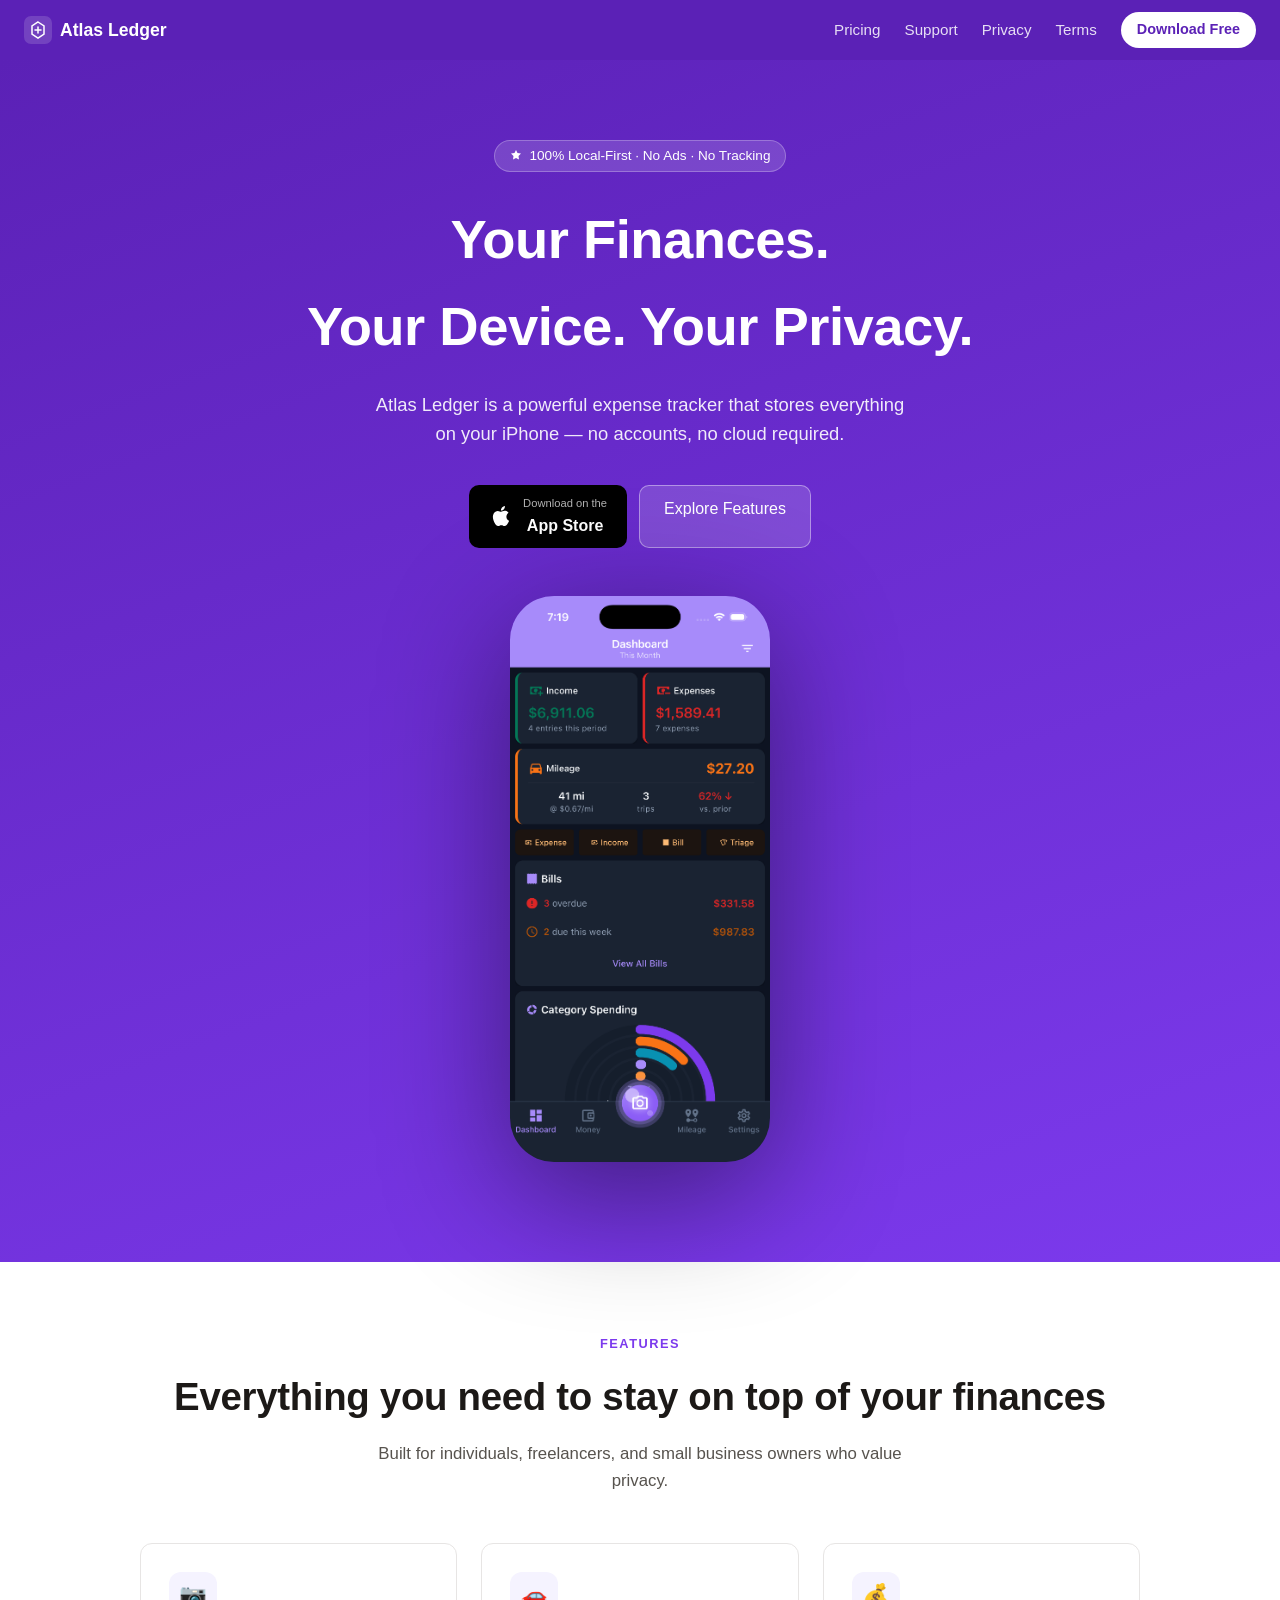
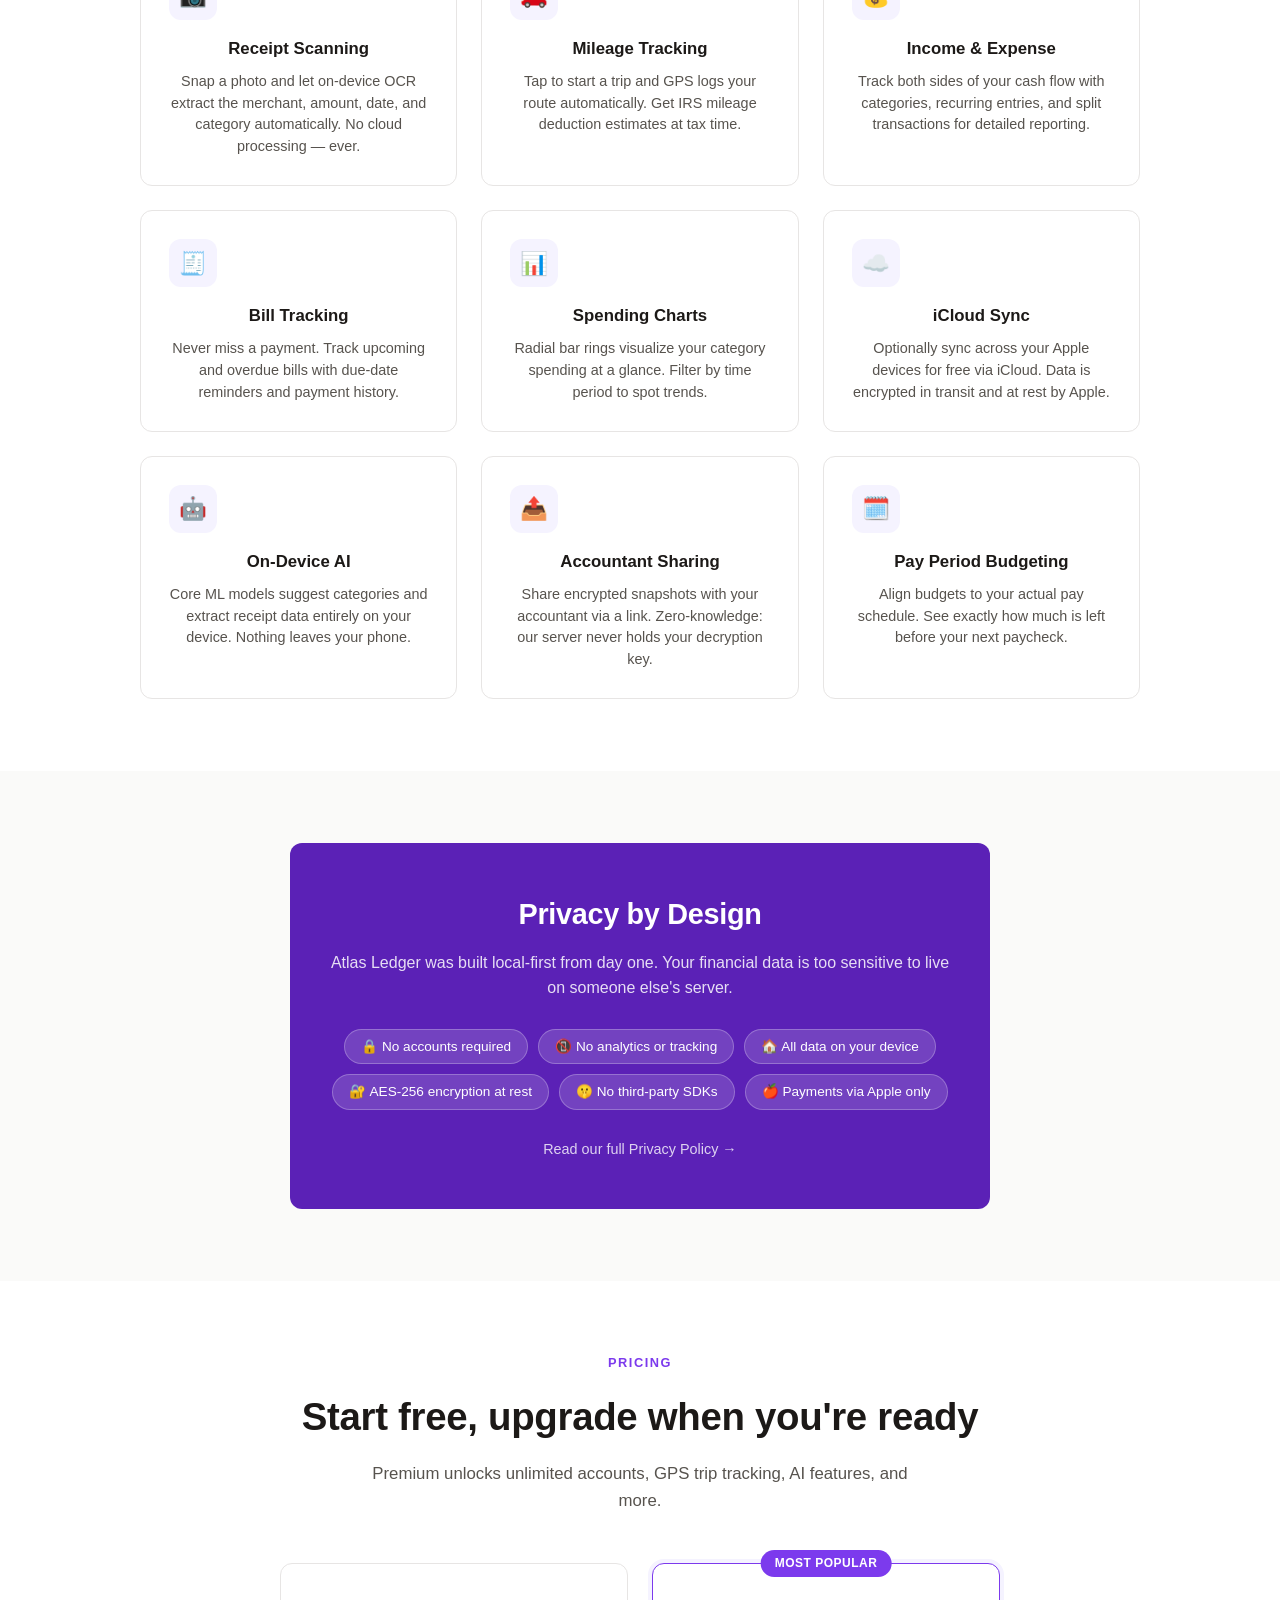
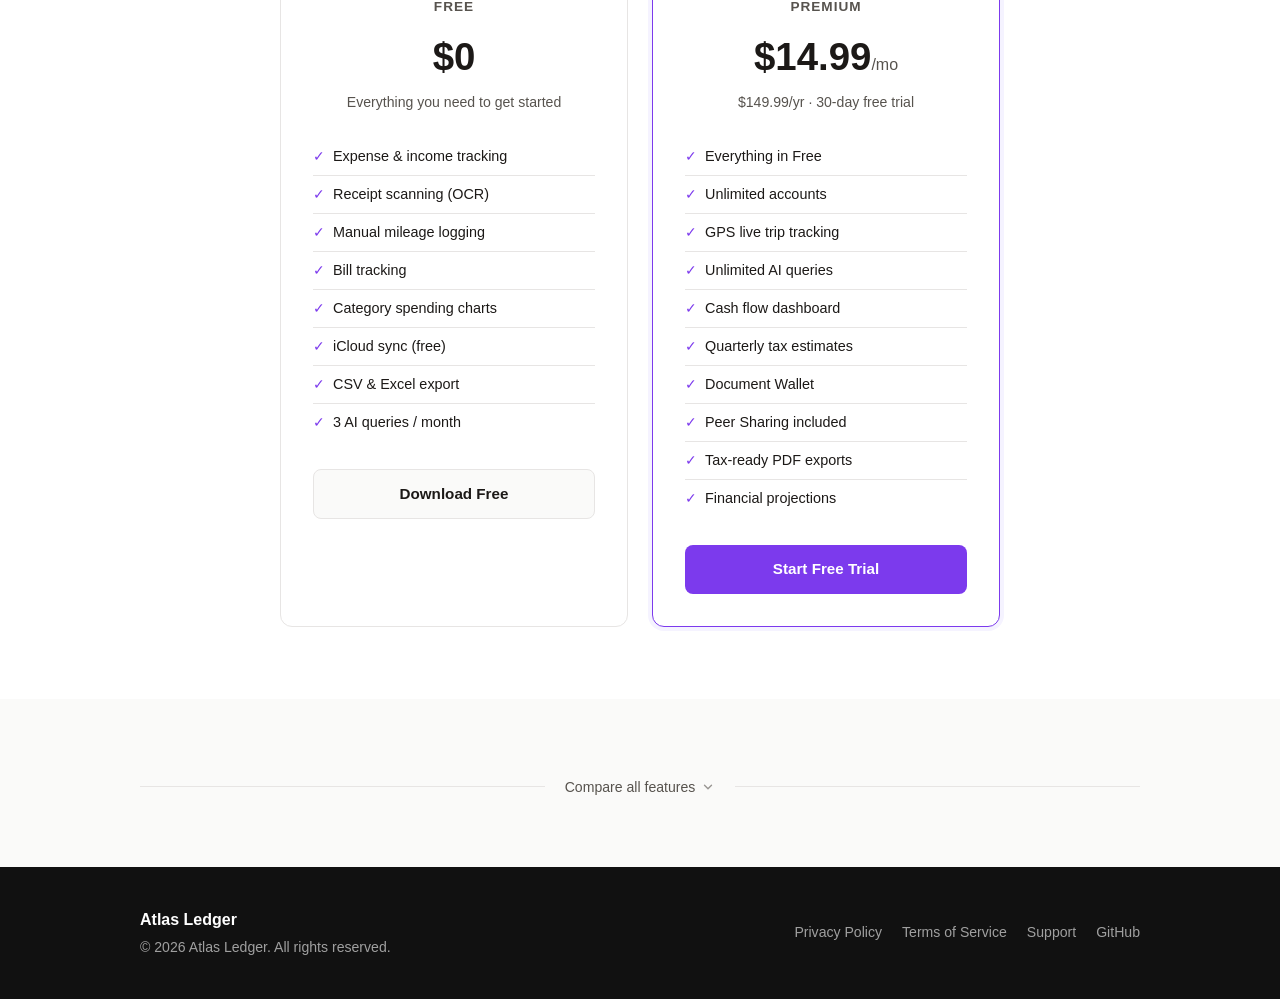
==== index.html @ 2b9f54ae "fix: unify nav across all pages (Pricing · Support · Privacy · Terms · Download Free) Co-Authored-By" ====
<!DOCTYPE html>
<html lang="en">
<head>
  <meta charset="UTF-8">
  <meta name="viewport" content="width=device-width, initial-scale=1.0">
  <title>Atlas Ledger — Local-First Expense Tracker for iOS</title>
  <meta name="description" content="Track expenses, mileage, and income privately on your iPhone. All data stays on your device. No accounts. No ads.">
  <link rel="stylesheet" href="style.css">
</head>
<body>

<!-- NAV -->
<nav class="nav">
  <a href="index.html" class="nav-logo">
    <svg width="28" height="28" viewBox="0 0 28 28" fill="none">
      <rect width="28" height="28" rx="7" fill="white" fill-opacity=".15"/>
      <path d="M14 6L20 10V18L14 22L8 18V10L14 6Z" stroke="white" stroke-width="1.5" fill="none"/>
      <path d="M11 14h6M14 11v6" stroke="white" stroke-width="1.5" stroke-linecap="round"/>
    </svg>
    Atlas Ledger
  </a>
  <div class="nav-links">
    <a href="#pricing">Pricing</a>
    <a href="support/index.html">Support</a>
    <a href="privacy/index.html">Privacy</a>
    <a href="terms/index.html">Terms</a>
    <a href="#download" class="nav-cta">Download Free</a>
  </div>
</nav>

<!-- HERO -->
<section class="hero">
  <div class="hero-badge">
    <svg width="14" height="14" viewBox="0 0 14 14" fill="none"><path d="M7 1l1.5 3 3.5.5-2.5 2.5.5 3.5L7 9 4 10.5l.5-3.5L2 4.5l3.5-.5L7 1z" fill="white"/></svg>
    100% Local-First · No Ads · No Tracking
  </div>
  <h1>Your Finances.<br>Your Device. Your Privacy.</h1>
  <p>Atlas Ledger is a powerful expense tracker that stores everything on your iPhone — no accounts, no cloud required.</p>
  <div class="hero-actions">
    <a href="#download" class="btn-appstore" id="download">
      <svg width="24" height="24" viewBox="0 0 24 24" fill="white"><path d="M18.71 19.5C17.88 20.74 17 21.95 15.66 21.97C14.32 22 13.89 21.18 12.37 21.18C10.84 21.18 10.37 21.95 9.1 22C7.78 22.05 6.8 20.68 5.96 19.47C4.25 17 2.94 12.45 4.7 9.39C5.57 7.87 7.13 6.91 8.82 6.88C10.1 6.86 11.32 7.75 12.11 7.75C12.89 7.75 14.37 6.68 15.92 6.84C16.57 6.87 18.39 7.1 19.56 8.82C19.47 8.88 17.39 10.1 17.41 12.63C17.44 15.65 20.06 16.66 20.09 16.67C20.06 16.74 19.67 18.11 18.71 19.5M13 3.5C13.73 2.67 14.94 2.04 15.94 2C16.07 3.17 15.6 4.35 14.9 5.19C14.21 6.04 13.07 6.7 11.95 6.61C11.8 5.46 12.36 4.26 13 3.5Z"/></svg>
      <span>
        <span class="btn-appstore-sub">Download on the</span>
        App Store
      </span>
    </a>
    <a href="#features" class="btn-learn">Explore Features</a>
  </div>

  <!-- Phone mockup -->
  <div class="phone-wrap">
    <img src="images/dashboard-screenshot.png" alt="Atlas Ledger dashboard showing income, expenses, mileage tracking and spending chart" class="phone-screenshot">
  </div>
</section>

<!-- FEATURES -->
<section class="section section-center" id="features">
  <div class="container">
    <div class="section-eyebrow">Features</div>
    <h2>Everything you need to stay on top of your finances</h2>
    <p class="section-sub">Built for individuals, freelancers, and small business owners who value privacy.</p>
    <div class="features">
      <div class="feature-card">
        <div class="feature-icon">📷</div>
        <h3>Receipt Scanning</h3>
        <p>Snap a photo and let on-device OCR extract the merchant, amount, date, and category automatically. No cloud processing — ever.</p>
      </div>
      <div class="feature-card">
        <div class="feature-icon">🚗</div>
        <h3>Mileage Tracking</h3>
        <p>Tap to start a trip and GPS logs your route automatically. Get IRS mileage deduction estimates at tax time.</p>
      </div>
      <div class="feature-card">
        <div class="feature-icon">💰</div>
        <h3>Income & Expense</h3>
        <p>Track both sides of your cash flow with categories, recurring entries, and split transactions for detailed reporting.</p>
      </div>
      <div class="feature-card">
        <div class="feature-icon">🧾</div>
        <h3>Bill Tracking</h3>
        <p>Never miss a payment. Track upcoming and overdue bills with due-date reminders and payment history.</p>
      </div>
      <div class="feature-card">
        <div class="feature-icon">📊</div>
        <h3>Spending Charts</h3>
        <p>Radial bar rings visualize your category spending at a glance. Filter by time period to spot trends.</p>
      </div>
      <div class="feature-card">
        <div class="feature-icon">☁️</div>
        <h3>iCloud Sync</h3>
        <p>Optionally sync across your Apple devices for free via iCloud. Data is encrypted in transit and at rest by Apple.</p>
      </div>
      <div class="feature-card">
        <div class="feature-icon">🤖</div>
        <h3>On-Device AI</h3>
        <p>Core ML models suggest categories and extract receipt data entirely on your device. Nothing leaves your phone.</p>
      </div>
      <div class="feature-card">
        <div class="feature-icon">📤</div>
        <h3>Accountant Sharing</h3>
        <p>Share encrypted snapshots with your accountant via a link. Zero-knowledge: our server never holds your decryption key.</p>
      </div>
      <div class="feature-card">
        <div class="feature-icon">🗓️</div>
        <h3>Pay Period Budgeting</h3>
        <p>Align budgets to your actual pay schedule. See exactly how much is left before your next paycheck.</p>
      </div>
    </div>
  </div>
</section>

<!-- PRIVACY CALLOUT -->
<section class="section section-alt">
  <div class="container">
    <div class="privacy-callout">
      <h2>Privacy by Design</h2>
      <p>Atlas Ledger was built local-first from day one. Your financial data is too sensitive to live on someone else's server.</p>
      <div class="privacy-pills">
        <span class="privacy-pill">🔒 No accounts required</span>
        <span class="privacy-pill">📵 No analytics or tracking</span>
        <span class="privacy-pill">🏠 All data on your device</span>
        <span class="privacy-pill">🔐 AES-256 encryption at rest</span>
        <span class="privacy-pill">🤫 No third-party SDKs</span>
        <span class="privacy-pill">🍎 Payments via Apple only</span>
      </div>
      <br>
      <a href="privacy/index.html" style="color:rgba(255,255,255,.8);font-size:.9rem;">Read our full Privacy Policy →</a>
    </div>
  </div>
</section>

<!-- PRICING -->
<section class="section section-center" id="pricing">
  <div class="container">
    <div class="section-eyebrow">Pricing</div>
    <h2>Start free, upgrade when you're ready</h2>
    <p class="section-sub">Premium unlocks unlimited accounts, GPS trip tracking, AI features, and more.</p>
    <div class="pricing">
      <div class="plan">
        <div class="plan-name">Free</div>
        <div class="plan-price">$0</div>
        <div class="plan-desc">Everything you need to get started</div>
        <ul class="plan-features">
          <li><span class="check">✓</span> Expense &amp; income tracking</li>
          <li><span class="check">✓</span> Receipt scanning (OCR)</li>
          <li><span class="check">✓</span> Manual mileage logging</li>
          <li><span class="check">✓</span> Bill tracking</li>
          <li><span class="check">✓</span> Category spending charts</li>
          <li><span class="check">✓</span> iCloud sync (free)</li>
          <li><span class="check">✓</span> CSV &amp; Excel export</li>
          <li><span class="check">✓</span> 3 AI queries / month</li>
        </ul>
        <a href="#download" class="btn-plan btn-plan-secondary">Download Free</a>
      </div>
      <div class="plan featured">
        <div class="plan-badge">Most Popular</div>
        <div class="plan-name">Premium</div>
        <div class="plan-price">$14.99<span>/mo</span></div>
        <div class="plan-desc">$149.99/yr · 30-day free trial</div>
        <ul class="plan-features">
          <li><span class="check">✓</span> Everything in Free</li>
          <li><span class="check">✓</span> Unlimited accounts</li>
          <li><span class="check">✓</span> GPS live trip tracking</li>
          <li><span class="check">✓</span> Unlimited AI queries</li>
          <li><span class="check">✓</span> Cash flow dashboard</li>
          <li><span class="check">✓</span> Quarterly tax estimates</li>
          <li><span class="check">✓</span> Document Wallet</li>
          <li><span class="check">✓</span> Peer Sharing included</li>
          <li><span class="check">✓</span> Tax-ready PDF exports</li>
          <li><span class="check">✓</span> Financial projections</li>
        </ul>
        <a href="#download" class="btn-plan btn-plan-primary">Start Free Trial</a>
      </div>
    </div>
  </div>
</section>

<!-- COMPARE -->
<section class="section section-alt section-center" id="compare">
  <div class="container">
    <div class="compare-toggle-wrap">
      <button class="compare-toggle" id="compareToggle" onclick="toggleCompare()" aria-expanded="false" aria-controls="compareTable">
        <span id="compareToggleLabel">Compare all features</span>
        <svg id="compareChevron" width="14" height="14" viewBox="0 0 16 16" fill="none" style="transition:transform .25s;opacity:.6">
          <path d="M4 6l4 4 4-4" stroke="currentColor" stroke-width="1.6" stroke-linecap="round" stroke-linejoin="round"/>
        </svg>
      </button>
    </div>
    <div id="compareTable" style="display:none;margin-top:32px">
    <div class="compare-wrap">
      <table class="compare-table">
        <thead>
          <tr>
            <th>Feature</th>
            <th>Free</th>
            <th>⭐ Premium</th>
          </tr>
        </thead>
        <tbody>
          <!-- CORE TRACKING -->
          <tr class="group-header"><td colspan="3">Core Tracking</td></tr>
          <tr><td>Expense tracking</td><td><span class="ct-yes">✓</span></td><td><span class="ct-yes">✓</span></td></tr>
          <tr><td>Income entry</td><td><span class="ct-yes">✓</span></td><td><span class="ct-yes">✓</span></td></tr>
          <tr><td>Bill tracking &amp; due-date alerts</td><td><span class="ct-yes">✓</span></td><td><span class="ct-yes">✓</span></td></tr>
          <tr><td>Receipt scanning (on-device OCR)</td><td><span class="ct-yes">✓</span></td><td><span class="ct-yes">✓</span></td></tr>
          <tr><td>Custom categories &amp; tags</td><td><span class="ct-yes">✓</span></td><td><span class="ct-yes">✓</span></td></tr>
          <tr><td>Split transactions</td><td><span class="ct-no">—</span></td><td><span class="ct-yes">✓</span></td></tr>
          <tr><td>Recurring expense detection</td><td><span class="ct-no">—</span></td><td><span class="ct-yes">✓</span></td></tr>
          <tr><td>Number of accounts</td><td><span class="ct-partial">1 account</span></td><td><span class="ct-partial">Unlimited</span></td></tr>

          <!-- MILEAGE -->
          <tr class="group-header"><td colspan="3">Mileage</td></tr>
          <tr><td>Manual mileage entry</td><td><span class="ct-yes">✓</span></td><td><span class="ct-yes">✓</span></td></tr>
          <tr><td>IRS deduction estimates</td><td><span class="ct-yes">✓</span></td><td><span class="ct-yes">✓</span></td></tr>
          <tr><td>GPS live trip tracking</td><td><span class="ct-no">—</span></td><td><span class="ct-yes">✓</span></td></tr>
          <tr><td>Voice-activated trip start/stop</td><td><span class="ct-no">—</span></td><td><span class="ct-yes">✓</span></td></tr>

          <!-- AI & INTELLIGENCE -->
          <tr class="group-header"><td colspan="3">AI &amp; Intelligence</td></tr>
          <tr><td>Category suggestions (on-device ML)</td><td><span class="ct-yes">✓</span></td><td><span class="ct-yes">✓</span></td></tr>
          <tr><td>Natural language queries</td><td><span class="ct-partial">3 / month</span></td><td><span class="ct-partial">Unlimited</span></td></tr>
          <tr><td>AI receipt field extraction</td><td><span class="ct-no">—</span></td><td><span class="ct-yes">✓</span></td></tr>
          <tr><td>Voice command expense entry</td><td><span class="ct-no">—</span></td><td><span class="ct-yes">✓</span></td></tr>
          <tr><td>Merchant insights</td><td><span class="ct-no">—</span></td><td><span class="ct-yes">✓</span></td></tr>

          <!-- REPORTS & EXPORT -->
          <tr class="group-header"><td colspan="3">Reports &amp; Export</td></tr>
          <tr><td>Category spending charts</td><td><span class="ct-yes">✓</span></td><td><span class="ct-yes">✓</span></td></tr>
          <tr><td>CSV &amp; Excel export</td><td><span class="ct-yes">✓</span></td><td><span class="ct-yes">✓</span></td></tr>
          <tr><td>Tax-ready PDF reports</td><td><span class="ct-no">—</span></td><td><span class="ct-yes">✓</span></td></tr>
          <tr><td>Quarterly tax estimates</td><td><span class="ct-no">—</span></td><td><span class="ct-yes">✓</span></td></tr>
          <tr><td>Cash flow dashboard</td><td><span class="ct-no">—</span></td><td><span class="ct-yes">✓</span></td></tr>
          <tr><td>30/60/90-day financial projections</td><td><span class="ct-no">—</span></td><td><span class="ct-yes">✓</span></td></tr>
          <tr><td>Trend analysis</td><td><span class="ct-no">—</span></td><td><span class="ct-yes">✓</span></td></tr>
          <tr><td>Custom reports</td><td><span class="ct-no">—</span></td><td><span class="ct-yes">✓</span></td></tr>

          <!-- BUDGETING -->
          <tr class="group-header"><td colspan="3">Budgeting &amp; Goals</td></tr>
          <tr><td>Pay period budgeting</td><td><span class="ct-no">—</span></td><td><span class="ct-yes">✓</span></td></tr>
          <tr><td>Bill-to-paycheck allocation</td><td><span class="ct-no">—</span></td><td><span class="ct-yes">✓</span></td></tr>
          <tr><td>Savings goals</td><td><span class="ct-no">—</span></td><td><span class="ct-yes">✓</span></td></tr>

          <!-- DOCUMENTS -->
          <tr class="group-header"><td colspan="3">Documents &amp; Attachments</td></tr>
          <tr><td>Receipt photo attachments</td><td><span class="ct-yes">✓</span></td><td><span class="ct-yes">✓</span></td></tr>
          <tr><td>Document Wallet (PDF &amp; files)</td><td><span class="ct-no">—</span></td><td><span class="ct-yes">✓</span></td></tr>
          <tr><td>On-device document OCR</td><td><span class="ct-no">—</span></td><td><span class="ct-yes">✓</span></td></tr>
          <tr><td>Voice memo attachments</td><td><span class="ct-yes">✓</span></td><td><span class="ct-yes">✓</span></td></tr>

          <!-- SYNC & SHARING -->
          <tr class="group-header"><td colspan="3">Sync &amp; Sharing</td></tr>
          <tr><td>iCloud sync across devices</td><td><span class="ct-yes">✓</span></td><td><span class="ct-yes">✓</span></td></tr>
          <tr><td>Encrypted accountant sharing</td><td><span class="ct-yes">✓</span></td><td><span class="ct-yes">✓</span></td></tr>
          <tr><td>Peer Sharing (Viewer / Editor roles)</td><td><span class="ct-partial">Add-on $4.99/mo</span></td><td><span class="ct-partial">Included</span></td></tr>

          <!-- PRIVACY -->
          <tr class="group-header"><td colspan="3">Privacy &amp; Security</td></tr>
          <tr><td>All data stored on-device</td><td><span class="ct-yes">✓</span></td><td><span class="ct-yes">✓</span></td></tr>
          <tr><td>AES-256 encryption at rest</td><td><span class="ct-yes">✓</span></td><td><span class="ct-yes">✓</span></td></tr>
          <tr><td>Face ID / Touch ID app lock</td><td><span class="ct-yes">✓</span></td><td><span class="ct-yes">✓</span></td></tr>
          <tr><td>No analytics or tracking SDKs</td><td><span class="ct-yes">✓</span></td><td><span class="ct-yes">✓</span></td></tr>
          <tr><td>Zero-knowledge accountant sharing</td><td><span class="ct-yes">✓</span></td><td><span class="ct-yes">✓</span></td></tr>
        </tbody>
        <tfoot>
          <tr>
            <td colspan="3" style="text-align:center;padding:24px 16px">
              <a href="#download" class="btn-plan btn-plan-primary" style="display:inline-block;width:auto;padding:12px 32px">Download on the App Store</a>
            </td>
          </tr>
        </tfoot>
      </table>
    </div>
    </div><!-- /compareTable -->
  </div>
</section>

<script>
  function toggleCompare() {
    var el = document.getElementById('compareTable');
    var btn = document.getElementById('compareToggle');
    var label = document.getElementById('compareToggleLabel');
    var chevron = document.getElementById('compareChevron');
    var open = el.style.display === 'none';
    el.style.display = open ? 'block' : 'none';
    btn.setAttribute('aria-expanded', open);
    label.textContent = open ? 'Hide feature comparison' : 'Compare all features';
    chevron.style.transform = open ? 'rotate(180deg)' : 'rotate(0deg)';
    if (open) { document.getElementById('compare').scrollIntoView({ behavior: 'smooth', block: 'start' }); }
  }
</script>

<!-- FOOTER -->
<footer>
  <div class="footer-inner">
    <div>
      <div class="footer-brand">Atlas Ledger</div>
      <div style="margin-top:4px">© 2026 Atlas Ledger. All rights reserved.</div>
    </div>
    <div class="footer-links">
      <a href="privacy/index.html">Privacy Policy</a>
      <a href="terms/index.html">Terms of Service</a>
      <a href="support/index.html">Support</a>
      <a href="https://github.com/DevLab-Innovations/AtlasLedger">GitHub</a>
    </div>
  </div>
</footer>

</body>
</html>
---- style.css ----
/* Atlas Ledger — shared site styles */
*, *::before, *::after { box-sizing: border-box; margin: 0; padding: 0; }

:root {
  --green:       #7C3AED;   /* primary violet — replaces all --green refs */
  --green-dark:  #5B21B6;   /* deep purple */
  --green-light: #F5F3FF;   /* ultra-light violet */
  --accent:      #F97316;   /* coral/orange secondary */
  --text:        #1C1917;   /* stone-900 */
  --text-muted:  #57534E;   /* stone-600 */
  --border:      #E7E5E4;   /* stone-200 */
  --bg:          #FFFFFF;
  --surface:     #FAFAF9;   /* warm stone-50 */
  --radius:      12px;
  --shadow:      0 2px 16px rgba(0,0,0,.08);
}

body {
  font-family: -apple-system, BlinkMacSystemFont, 'Segoe UI', Roboto, sans-serif;
  color: var(--text);
  background: var(--bg);
  line-height: 1.6;
  font-size: 16px;
}

a { color: var(--green); text-decoration: none; }
a:hover { text-decoration: underline; }

/* ── NAV ────────────────────────────────────────────────────── */
.nav {
  background: var(--green-dark);
  padding: 0 24px;
  display: flex;
  align-items: center;
  height: 60px;
  position: sticky;
  top: 0;
  z-index: 100;
}
.nav-logo {
  color: #fff;
  font-size: 1.1rem;
  font-weight: 700;
  text-decoration: none;
  display: flex;
  align-items: center;
  gap: 8px;
  flex: 1;
}
.nav-logo svg { flex-shrink: 0; }
.nav-links { display: flex; align-items: center; gap: 24px; }
.nav-links a { color: rgba(255,255,255,.85); font-size: .95rem; }
.nav-links a:hover { color: #fff; text-decoration: none; }
.nav-links a.active {
  color: #fff;
  font-weight: 600;
  border-bottom: 2px solid rgba(255,255,255,.7);
  padding-bottom: 2px;
}
.nav-cta {
  background: #fff;
  color: var(--green-dark) !important;
  font-weight: 600;
  padding: 6px 16px;
  border-radius: 20px;
  font-size: .9rem !important;
}
.nav-cta:hover { background: var(--green-light); }

/* ── HERO ───────────────────────────────────────────────────── */
.hero {
  background: linear-gradient(160deg, var(--green-dark) 0%, var(--green) 100%);
  color: #fff;
  padding: 80px 24px 100px;
  text-align: center;
}
.hero-badge {
  display: inline-flex;
  align-items: center;
  gap: 6px;
  background: rgba(255,255,255,.15);
  border: 1px solid rgba(255,255,255,.25);
  border-radius: 20px;
  padding: 4px 14px;
  font-size: .85rem;
  margin-bottom: 24px;
}
.hero h1 {
  font-size: clamp(2.2rem, 5vw, 3.4rem);
  font-weight: 800;
  margin-bottom: 20px;
  letter-spacing: -.5px;
}
.hero p {
  font-size: 1.15rem;
  opacity: .9;
  max-width: 540px;
  margin: 0 auto 36px;
}
.hero-actions { display: flex; gap: 12px; justify-content: center; flex-wrap: wrap; }
.btn-appstore {
  background: #000;
  color: #fff;
  border-radius: 10px;
  padding: 10px 20px;
  display: inline-flex;
  align-items: center;
  gap: 10px;
  font-size: 1rem;
  font-weight: 600;
  text-decoration: none;
  transition: opacity .2s;
}
.btn-appstore:hover { opacity: .85; text-decoration: none; color: #fff; }
.btn-appstore-sub { display: block; font-size: .7rem; font-weight: 400; opacity: .7; }
.btn-learn {
  background: rgba(255,255,255,.15);
  border: 1.5px solid rgba(255,255,255,.4);
  color: #fff;
  border-radius: 10px;
  padding: 10px 24px;
  font-size: 1rem;
  text-decoration: none;
  transition: background .2s;
}
.btn-learn:hover { background: rgba(255,255,255,.25); text-decoration: none; color: #fff; }

/* ── PHONE MOCKUP ───────────────────────────────────────────── */
.phone-wrap {
  margin: 48px auto 0;
  max-width: 260px;
  position: relative;
  filter: drop-shadow(0 32px 64px rgba(0,0,0,.45));
}
.phone-screenshot {
  width: 100%;
  border-radius: 44px;
  display: block;
}

/* ── SECTION SHELL ──────────────────────────────────────────── */
.section { padding: 72px 24px; }
.section-alt { background: var(--surface); }
.section-center { text-align: center; }
.container { max-width: 1000px; margin: 0 auto; }
.section-eyebrow {
  font-size: .8rem;
  font-weight: 700;
  letter-spacing: 1.5px;
  text-transform: uppercase;
  color: var(--green);
  margin-bottom: 12px;
}
.section h2 {
  font-size: clamp(1.7rem, 3.5vw, 2.4rem);
  font-weight: 700;
  margin-bottom: 14px;
  letter-spacing: -.3px;
}
.section-sub {
  color: var(--text-muted);
  font-size: 1.05rem;
  max-width: 540px;
  margin: 0 auto 48px;
}

/* ── FEATURES GRID ──────────────────────────────────────────── */
.features { display: grid; grid-template-columns: repeat(auto-fill, minmax(280px,1fr)); gap: 24px; }
.feature-card {
  background: var(--bg);
  border: 1px solid var(--border);
  border-radius: var(--radius);
  padding: 28px;
  transition: box-shadow .2s, transform .2s;
}
.feature-card:hover { box-shadow: var(--shadow); transform: translateY(-2px); }
.feature-icon {
  width: 48px; height: 48px;
  border-radius: 12px;
  background: var(--green-light);
  display: flex; align-items: center; justify-content: center;
  margin-bottom: 16px;
  font-size: 1.4rem;
}
.feature-card h3 { font-size: 1.05rem; font-weight: 600; margin-bottom: 8px; }
.feature-card p { color: var(--text-muted); font-size: .9rem; line-height: 1.5; }

/* ── PRIVACY CALLOUT ────────────────────────────────────────── */
.privacy-callout {
  background: var(--green-dark);
  color: #fff;
  border-radius: var(--radius);
  padding: 48px 40px;
  text-align: center;
  max-width: 700px;
  margin: 0 auto;
}
.privacy-callout h2 { font-size: 1.8rem; margin-bottom: 12px; }
.privacy-callout p { opacity: .85; margin-bottom: 28px; }
.privacy-pills { display: flex; flex-wrap: wrap; gap: 10px; justify-content: center; }
.privacy-pill {
  background: rgba(255,255,255,.15);
  border: 1px solid rgba(255,255,255,.25);
  border-radius: 20px;
  padding: 6px 16px;
  font-size: .85rem;
}

/* ── PRICING ────────────────────────────────────────────────── */
.pricing { display: grid; grid-template-columns: 1fr 1fr; gap: 24px; max-width: 720px; margin: 0 auto; }
.plan {
  border: 1.5px solid var(--border);
  border-radius: var(--radius);
  padding: 32px;
  background: var(--bg);
}
.plan.featured {
  border-color: var(--green);
  box-shadow: 0 0 0 4px var(--green-light);
  position: relative;
}
.plan-badge {
  position: absolute;
  top: -14px; left: 50%;
  transform: translateX(-50%);
  background: var(--green);
  color: #fff;
  font-size: .75rem;
  font-weight: 700;
  padding: 4px 14px;
  border-radius: 20px;
  text-transform: uppercase;
  letter-spacing: .5px;
}
.plan-name { font-size: .85rem; font-weight: 700; text-transform: uppercase; letter-spacing: 1px; color: var(--text-muted); margin-bottom: 8px; }
.plan-price { font-size: 2.4rem; font-weight: 800; margin-bottom: 4px; }
.plan-price span { font-size: 1rem; font-weight: 400; color: var(--text-muted); }
.plan-desc { font-size: .88rem; color: var(--text-muted); margin-bottom: 24px; }
.plan-features { list-style: none; margin-bottom: 28px; }
.plan-features li { padding: 7px 0; font-size: .9rem; border-bottom: 1px solid var(--border); display: flex; align-items: flex-start; gap: 8px; }
.plan-features li:last-child { border: none; }
.check { color: var(--green); flex-shrink: 0; }
.btn-plan {
  display: block;
  width: 100%;
  padding: 12px;
  border-radius: 8px;
  text-align: center;
  font-weight: 600;
  font-size: .95rem;
  cursor: pointer;
  text-decoration: none;
  transition: opacity .2s;
}
.btn-plan:hover { opacity: .85; text-decoration: none; }
.btn-plan-primary { background: var(--green); color: #fff; }
.btn-plan-secondary { background: var(--surface); color: var(--text); border: 1.5px solid var(--border); }

/* ── COMPARE TOGGLE ─────────────────────────────────────────── */
.compare-toggle-wrap {
  display: flex;
  align-items: center;
  gap: 0;
  margin: 8px 0 0;
}
.compare-toggle-wrap::before,
.compare-toggle-wrap::after {
  content: '';
  flex: 1;
  height: 1px;
  background: var(--border);
}
.compare-toggle {
  display: inline-flex;
  align-items: center;
  gap: 6px;
  background: none;
  border: none;
  color: var(--text-muted);
  font-size: .88rem;
  font-weight: 500;
  padding: 0 20px;
  cursor: pointer;
  white-space: nowrap;
  transition: color .15s;
  outline: none;
}
.compare-toggle:hover {
  color: var(--green);
  text-decoration: underline;
  text-underline-offset: 3px;
}
.compare-toggle:focus-visible {
  color: var(--green);
  text-decoration: underline;
  text-underline-offset: 3px;
  outline: 2px solid var(--green);
  outline-offset: 3px;
  border-radius: 2px;
}

/* ── COMPARE TABLE ──────────────────────────────────────────── */
.compare-wrap { overflow-x: auto; -webkit-overflow-scrolling: touch; }
.compare-table {
  width: 100%;
  border-collapse: collapse;
  font-size: .92rem;
  min-width: 560px;
}
.compare-table th, .compare-table td {
  padding: 13px 16px;
  text-align: left;
  border-bottom: 1px solid var(--border);
  vertical-align: middle;
}
.compare-table thead th {
  font-size: .8rem;
  font-weight: 700;
  text-transform: uppercase;
  letter-spacing: .8px;
  color: var(--text-muted);
  background: var(--surface);
  border-bottom: 2px solid var(--border);
  position: sticky;
  top: 60px;
}
.compare-table thead th:nth-child(2),
.compare-table thead th:nth-child(3) { text-align: center; min-width: 110px; }
.compare-table thead th:nth-child(3) { color: var(--green); }
.compare-table tbody tr:hover { background: var(--green-light); }
.compare-table tbody tr.group-header td {
  background: var(--bg);
  color: var(--green-dark);
  font-weight: 700;
  font-size: .82rem;
  text-transform: uppercase;
  letter-spacing: 1px;
  padding: 20px 16px 8px;
  border-bottom: none;
  border-top: 2px solid var(--green);
  position: relative;
}
/* Left accent bar — gives each group a strong visual anchor */
.compare-table tbody tr.group-header td:first-child::before {
  content: '';
  position: absolute;
  left: 0;
  top: 0;
  bottom: 0;
  width: 3px;
  background: var(--green);
  border-radius: 0 2px 2px 0;
}
/* First group-header has no preceding data rows so suppress the extra gap */
.compare-table tbody tr.group-header:first-child td {
  padding-top: 12px;
  border-top: none;
}
.compare-table td:nth-child(2),
.compare-table td:nth-child(3) { text-align: center; }
.ct-yes { color: var(--green); font-size: 1.2rem; line-height: 1; }
.ct-no  { color: #CCC; font-size: 1.2rem; line-height: 1; }
.ct-partial { color: #D97706; font-size: .8rem; font-weight: 700; }

/* ── FOOTER ─────────────────────────────────────────────────── */
footer {
  background: #111;
  color: rgba(255,255,255,.6);
  padding: 40px 24px;
  font-size: .88rem;
}
.footer-inner { max-width: 1000px; margin: 0 auto; display: flex; flex-wrap: wrap; gap: 24px; justify-content: space-between; align-items: center; }
.footer-brand { color: #fff; font-weight: 700; font-size: 1rem; }
.footer-links { display: flex; gap: 20px; flex-wrap: wrap; }
.footer-links a { color: rgba(255,255,255,.6); }
.footer-links a:hover { color: #fff; }

/* ── LEGAL PAGE ─────────────────────────────────────────────── */
.legal { max-width: 780px; margin: 48px auto; padding: 0 24px 80px; }
.legal h1 { font-size: 2rem; margin-bottom: 6px; }
.legal .updated { color: var(--text-muted); font-size: .88rem; margin-bottom: 32px; }
.legal hr { border: none; border-top: 1px solid var(--border); margin: 28px 0; }
.legal h2 { font-size: 1.2rem; font-weight: 700; color: var(--green-dark); margin: 36px 0 10px; }
.legal h3 { font-size: 1rem; font-weight: 600; margin: 24px 0 8px; }
.legal p { margin-bottom: 14px; color: #333; }
.legal ul, .legal ol { padding-left: 24px; margin-bottom: 14px; }
.legal li { margin-bottom: 6px; }
.legal strong { font-weight: 600; }
.legal .summary-box {
  background: var(--green-light);
  border-left: 4px solid var(--green);
  border-radius: 6px;
  padding: 20px 24px;
  margin: 28px 0;
}
.legal .summary-box p { color: var(--green-dark); margin-bottom: 6px; }

/* ── SUPPORT PAGE ───────────────────────────────────────────── */
.support-grid { display: grid; grid-template-columns: repeat(2, 1fr); gap: 20px; margin-top: 40px; }
.support-card {
  border: 1px solid var(--border);
  border-radius: var(--radius);
  padding: 28px;
  background: var(--bg);
}
.support-card .icon { font-size: 2rem; margin-bottom: 14px; }
.support-card h3 { font-weight: 600; margin-bottom: 8px; }
.support-card p { color: var(--text-muted); font-size: .9rem; margin-bottom: 14px; }
.support-card a { font-weight: 600; }
.faq { margin-top: 48px; }
.faq-item { border-bottom: 1px solid var(--border); padding: 20px 0; }
.faq-item h3 { font-size: 1rem; font-weight: 600; margin-bottom: 8px; }
.faq-item p { color: var(--text-muted); font-size: .9rem; }

/* ── RESPONSIVE ─────────────────────────────────────────────── */
@media (max-width: 640px) {
  .nav-links { gap: 14px; }
  .pricing { grid-template-columns: 1fr; }
  .privacy-callout { padding: 36px 24px; }
  .plan.featured { margin-top: 14px; }
}
@media (max-width: 480px) {
  .nav-links a:not(.nav-cta) { display: none; }
}
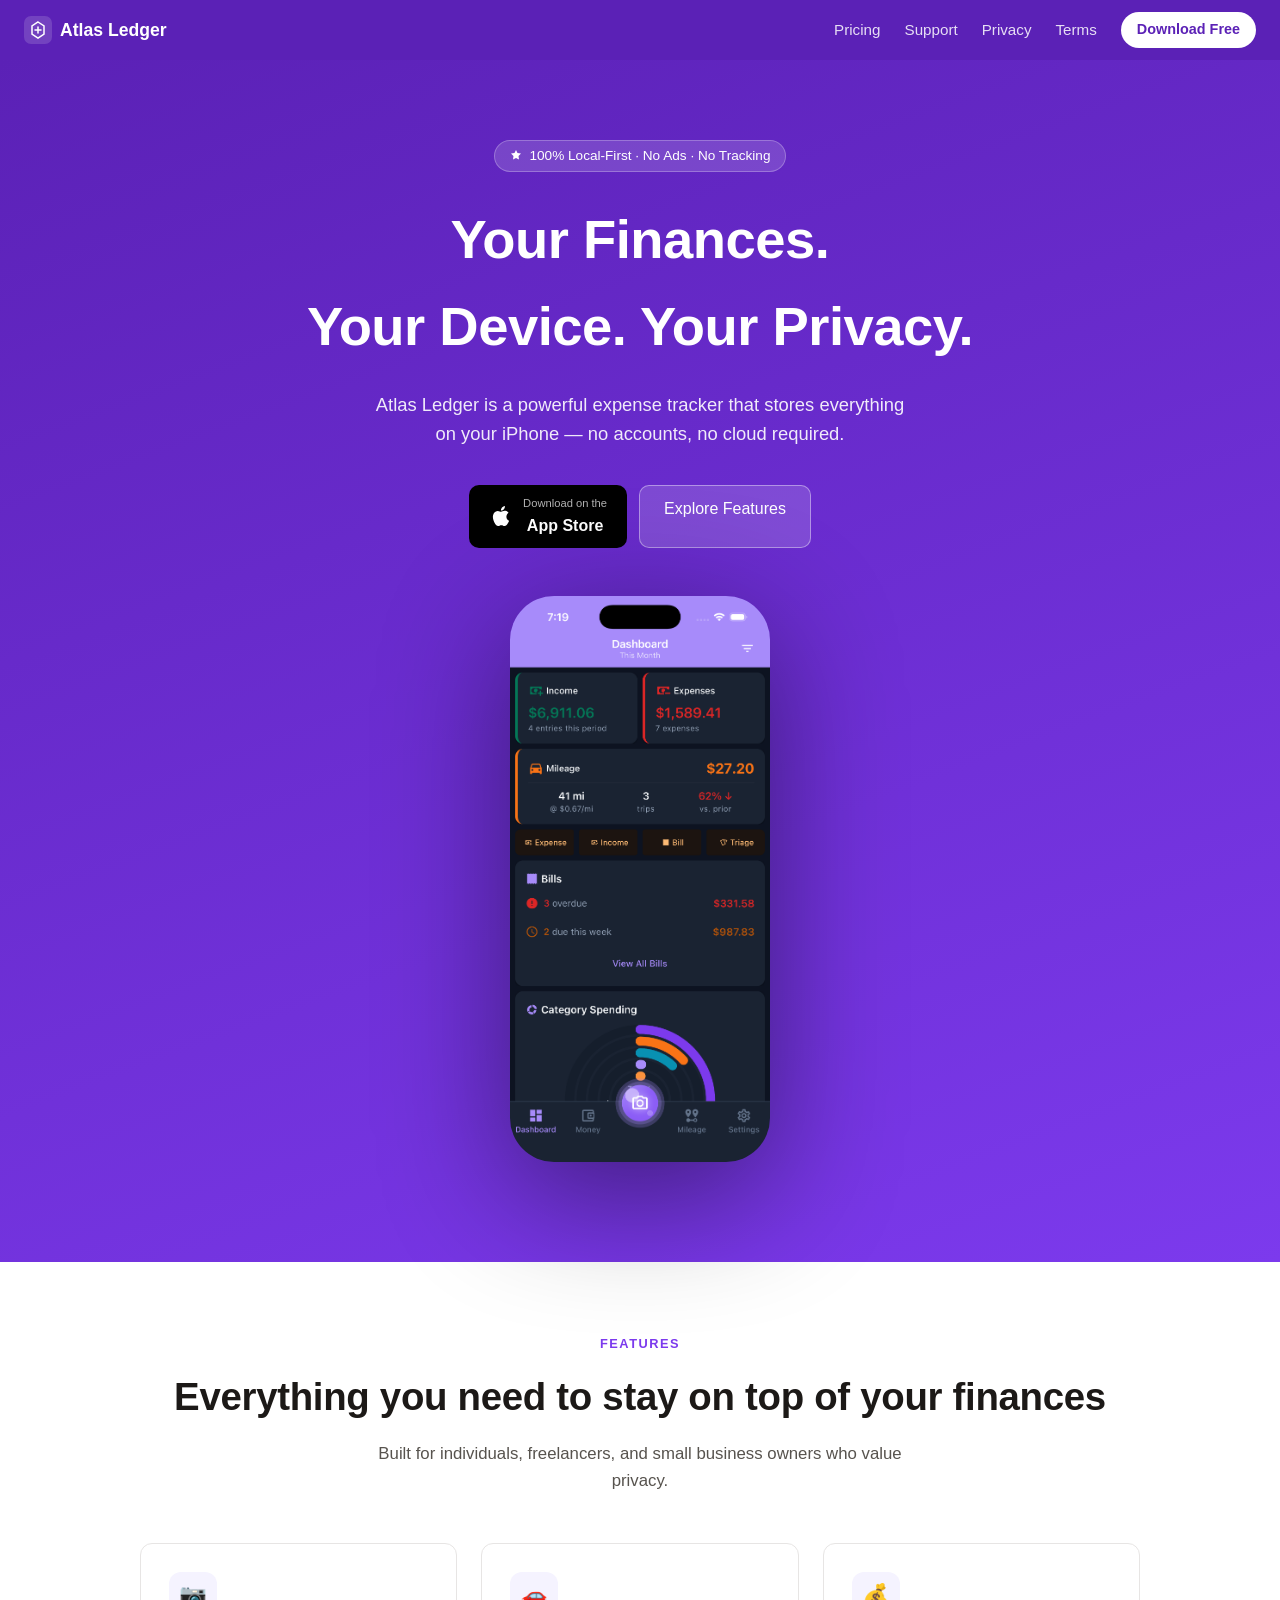
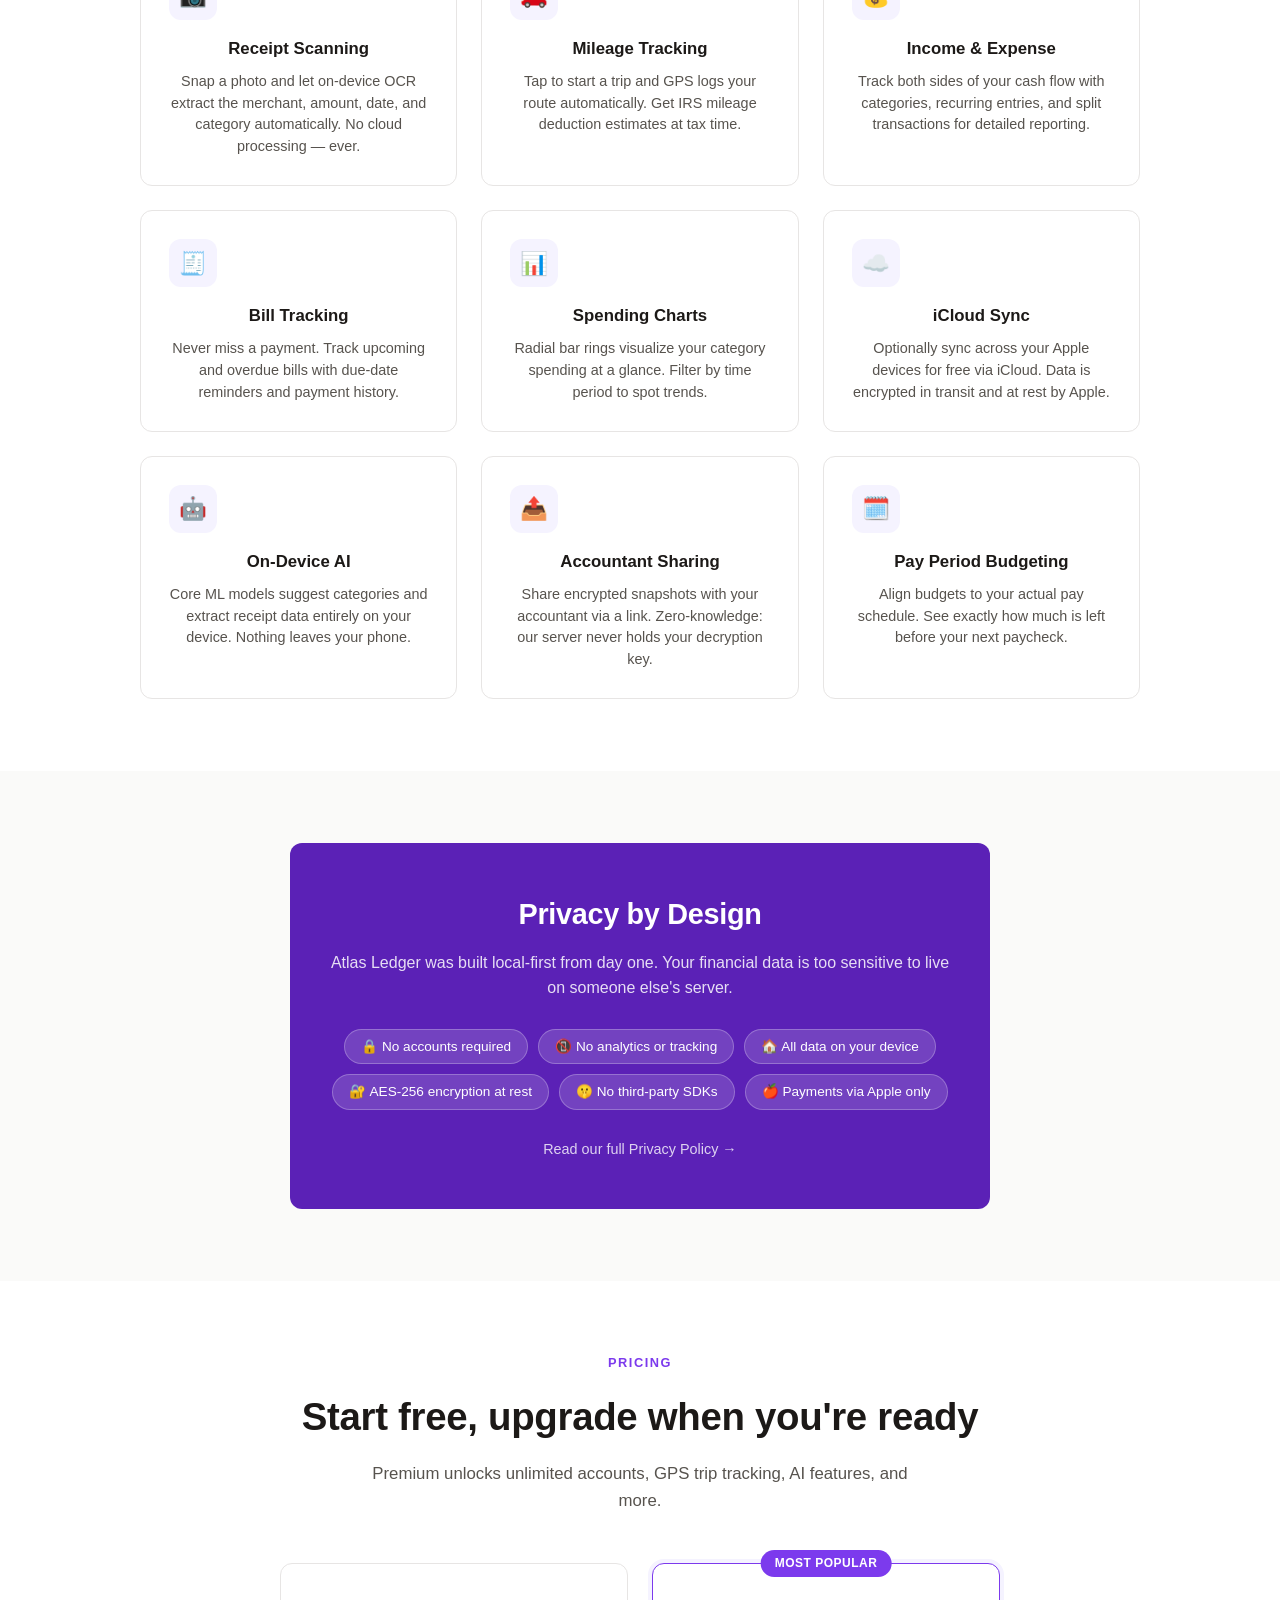
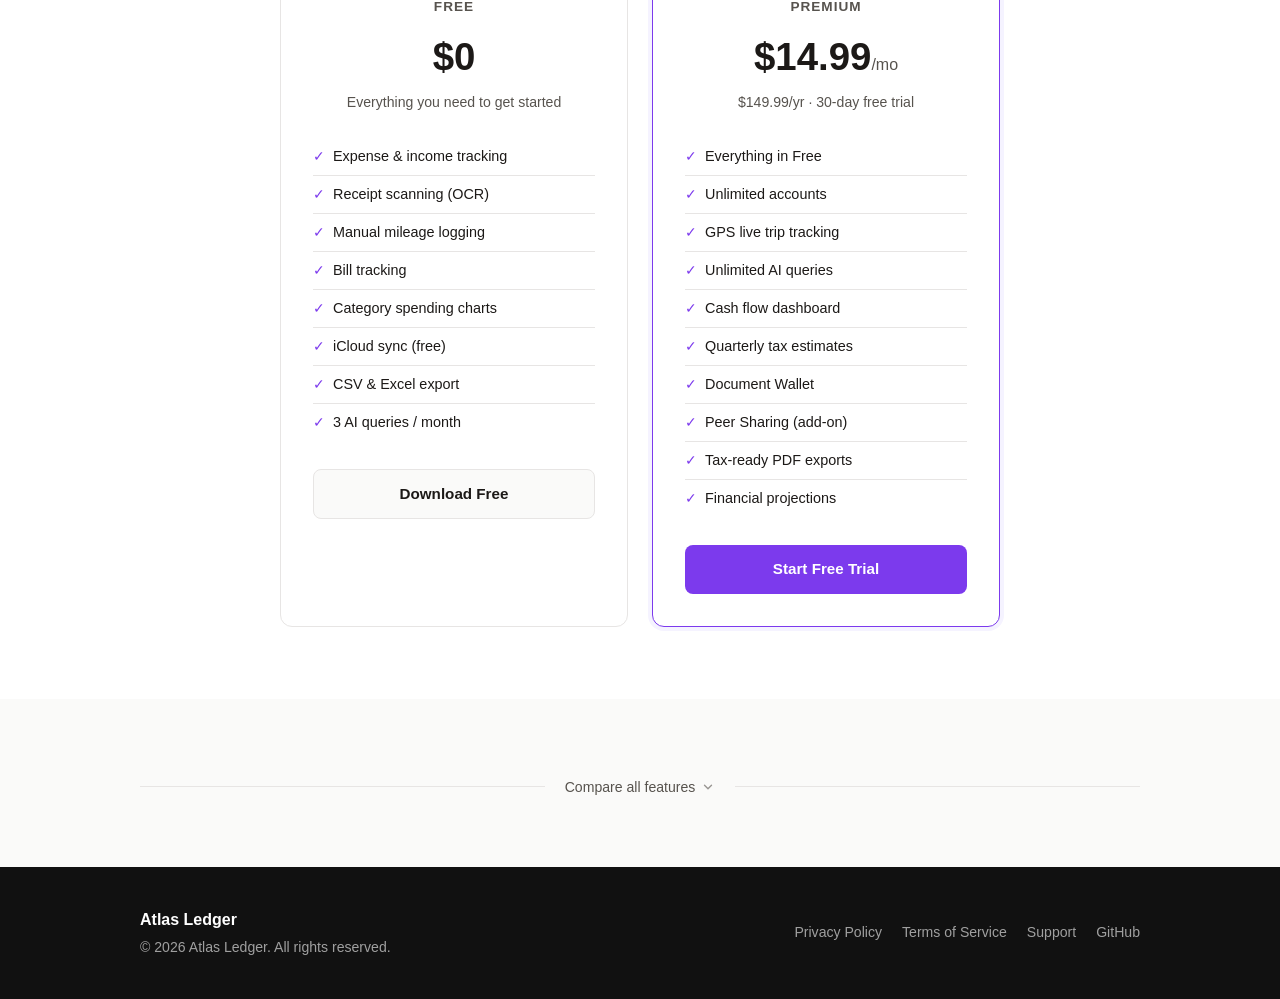
==== commit 67c0cb49: "fix: correct Peer Sharing pricing — add-on for all tiers, not included in Premium Co-Authored-By: Cl" ====
--- a/index.html
+++ b/index.html
@@ -165,7 +165,7 @@
           <li><span class="check">✓</span> Cash flow dashboard</li>
           <li><span class="check">✓</span> Quarterly tax estimates</li>
           <li><span class="check">✓</span> Document Wallet</li>
-          <li><span class="check">✓</span> Peer Sharing included</li>
+          <li><span class="check">✓</span> Peer Sharing (add-on)</li>
           <li><span class="check">✓</span> Tax-ready PDF exports</li>
           <li><span class="check">✓</span> Financial projections</li>
         </ul>
@@ -251,7 +251,7 @@
           <tr class="group-header"><td colspan="3">Sync &amp; Sharing</td></tr>
           <tr><td>iCloud sync across devices</td><td><span class="ct-yes">✓</span></td><td><span class="ct-yes">✓</span></td></tr>
           <tr><td>Encrypted accountant sharing</td><td><span class="ct-yes">✓</span></td><td><span class="ct-yes">✓</span></td></tr>
-          <tr><td>Peer Sharing (Viewer / Editor roles)</td><td><span class="ct-partial">Add-on $4.99/mo</span></td><td><span class="ct-partial">Included</span></td></tr>
+          <tr><td>Peer Sharing (Viewer / Editor roles)</td><td><span class="ct-partial">Add-on $4.99/mo</span></td><td><span class="ct-partial">Add-on $4.99/mo</span></td></tr>
 
           <!-- PRIVACY -->
           <tr class="group-header"><td colspan="3">Privacy &amp; Security</td></tr>
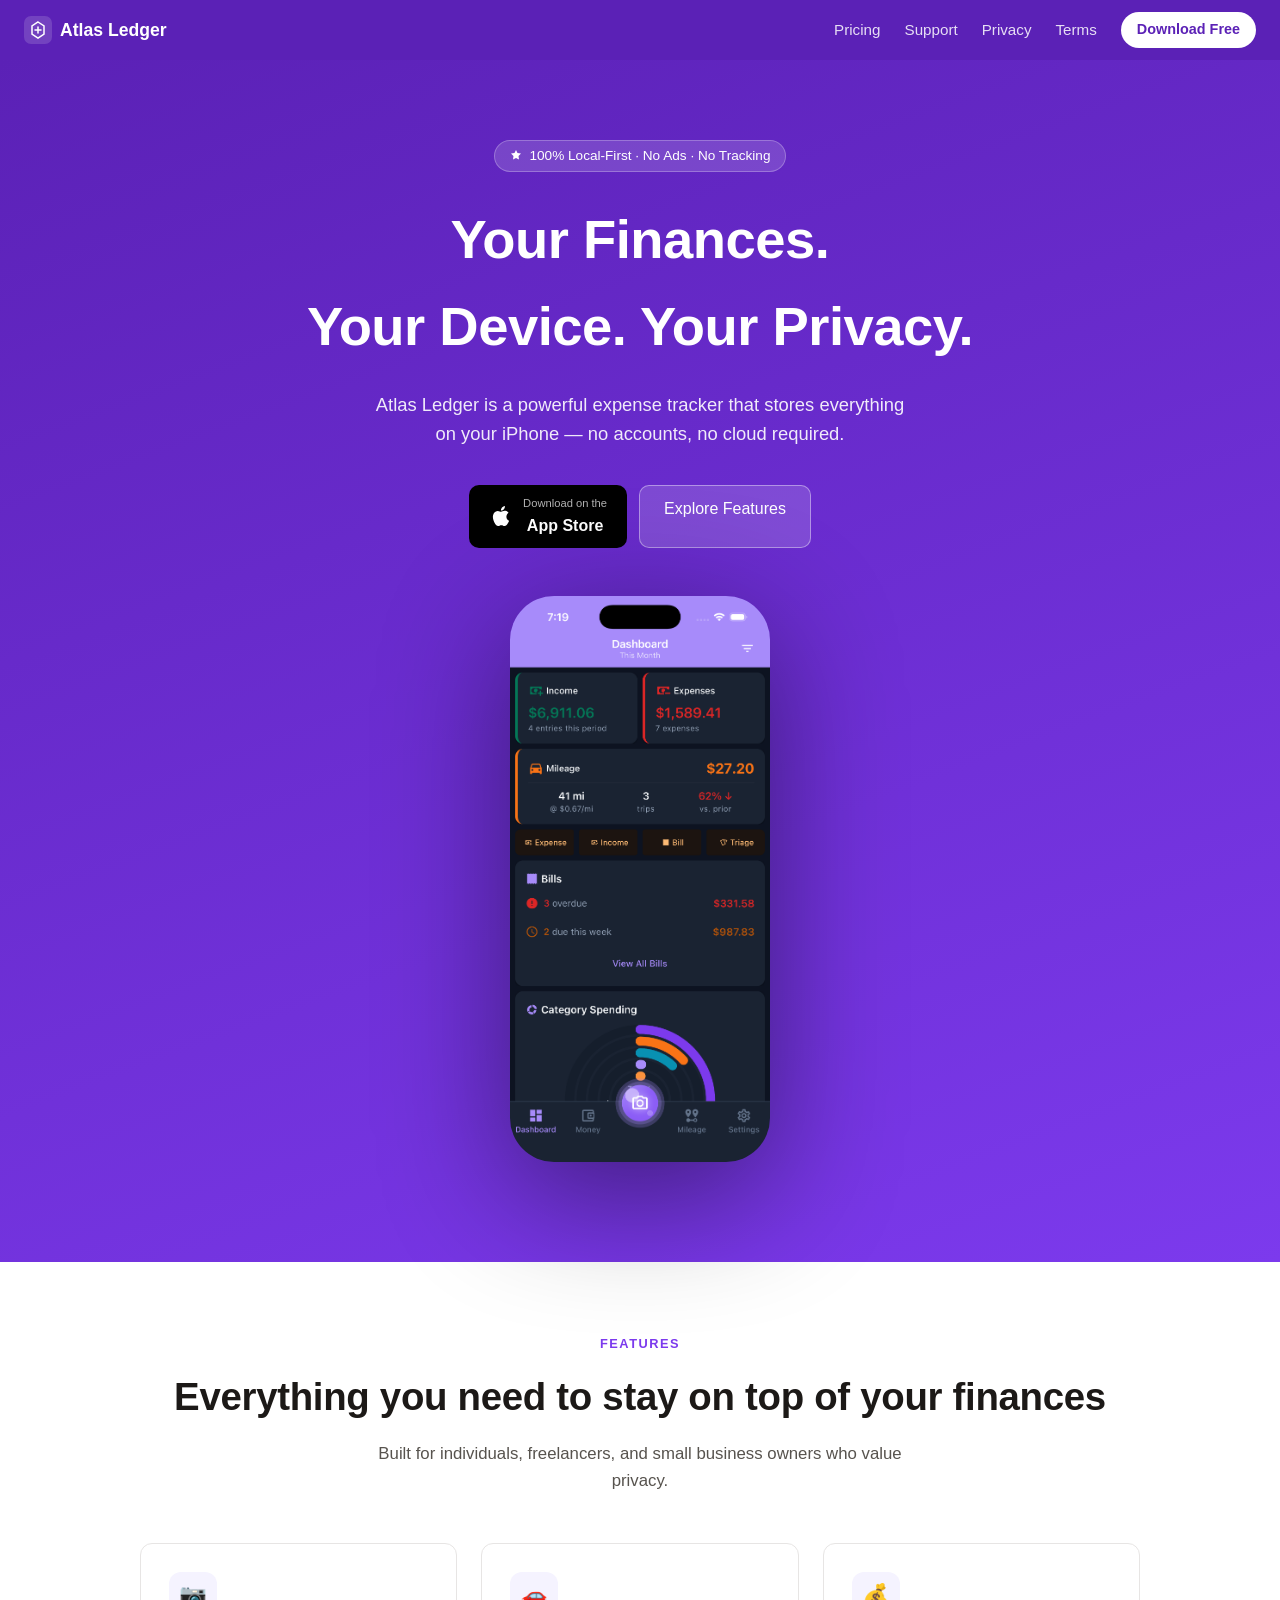
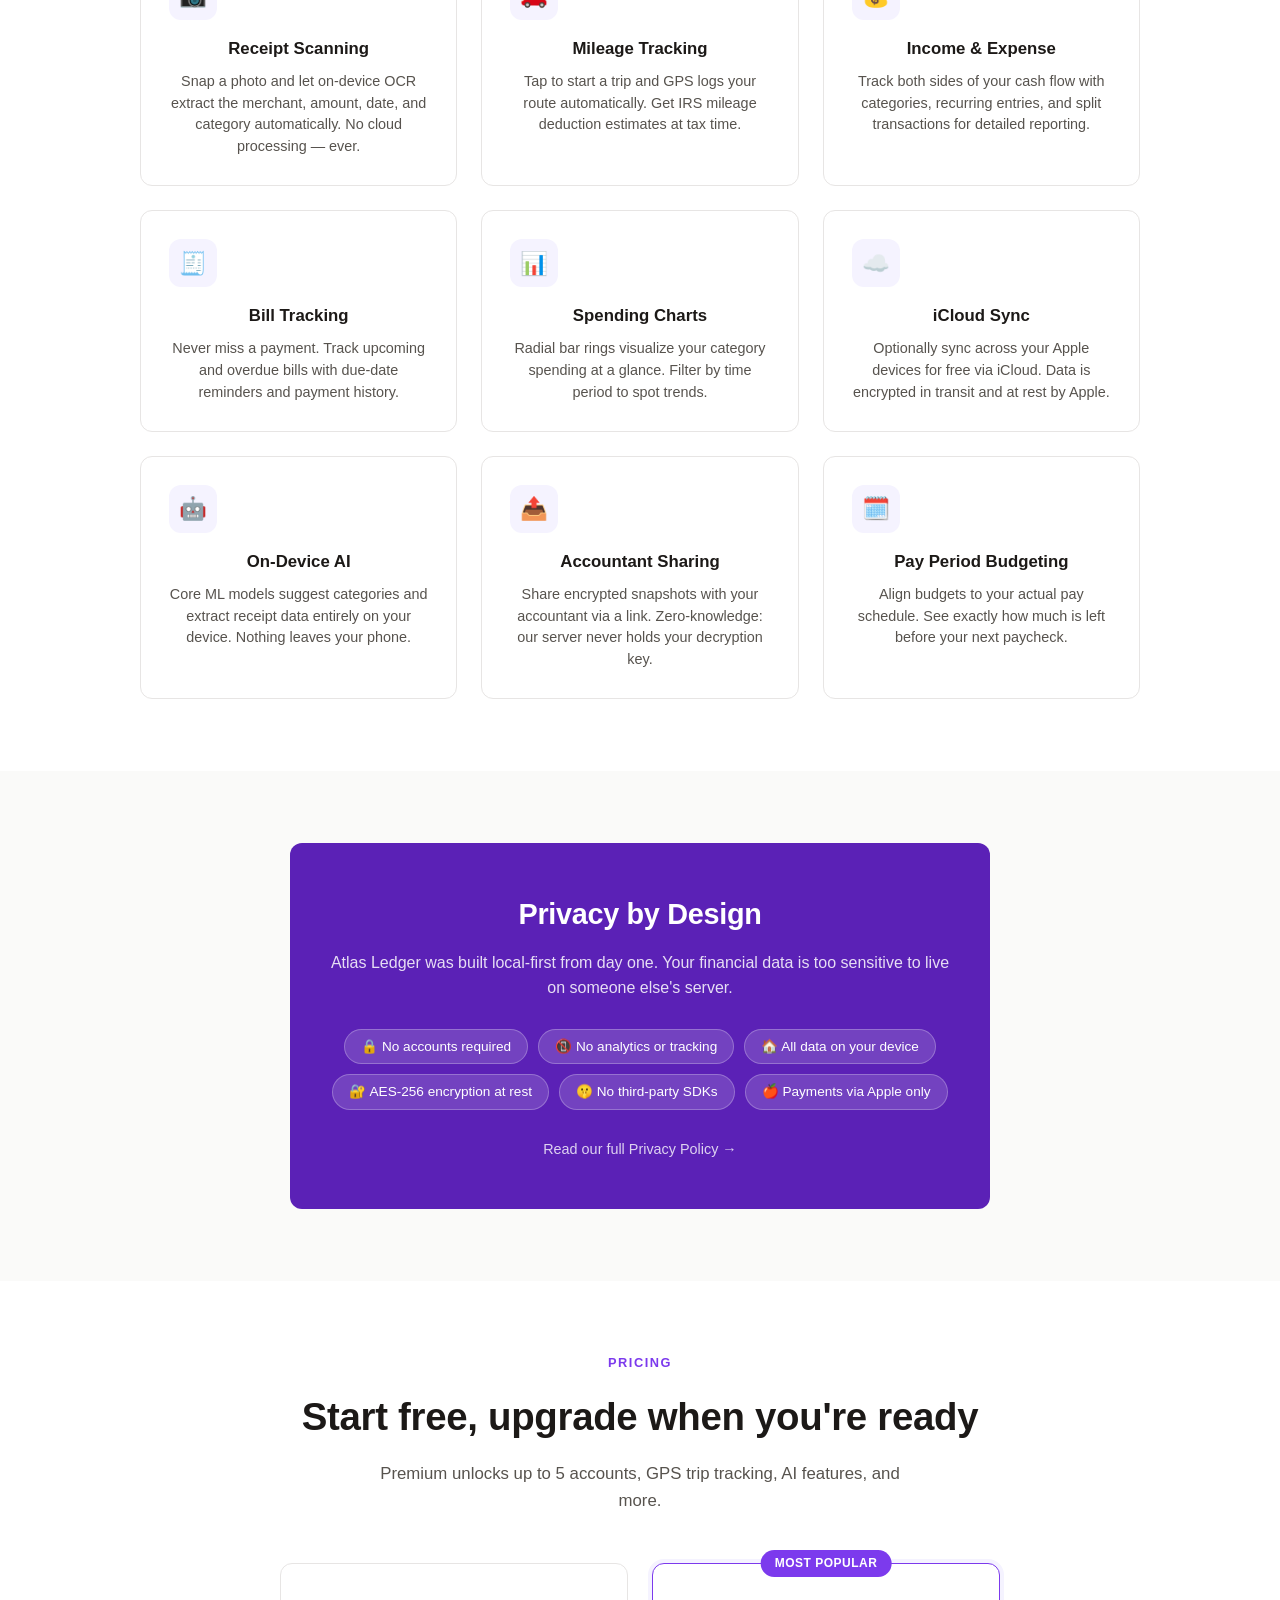
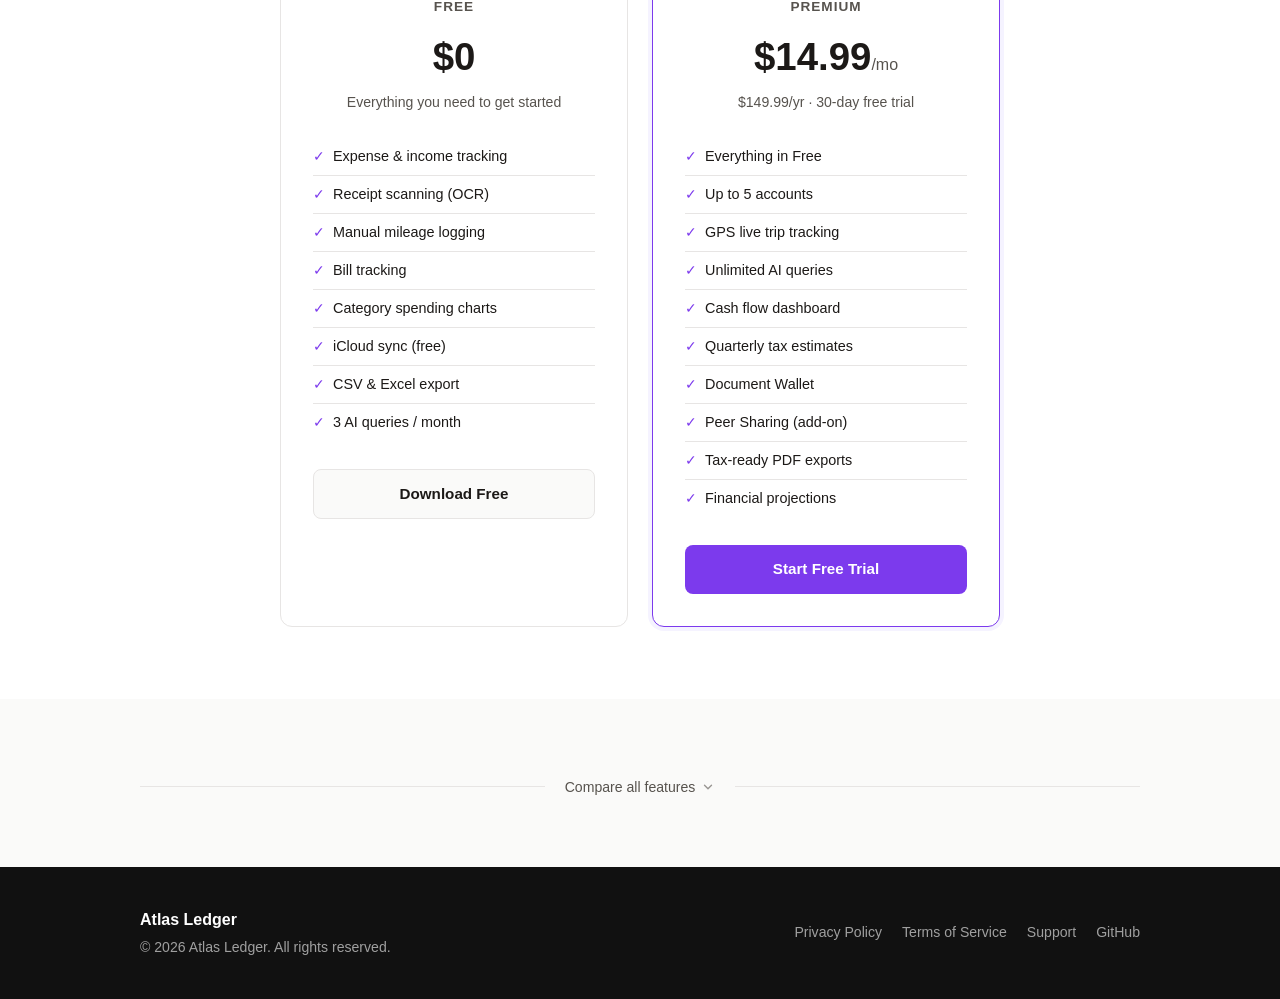
==== commit cb7dd6c8: "fix: correct feature comparison — accounts cap, IRS estimates gating, accountant sharing gating - Nu" ====
--- a/index.html
+++ b/index.html
@@ -134,7 +134,7 @@
   <div class="container">
     <div class="section-eyebrow">Pricing</div>
     <h2>Start free, upgrade when you're ready</h2>
-    <p class="section-sub">Premium unlocks unlimited accounts, GPS trip tracking, AI features, and more.</p>
+    <p class="section-sub">Premium unlocks up to 5 accounts, GPS trip tracking, AI features, and more.</p>
     <div class="pricing">
       <div class="plan">
         <div class="plan-name">Free</div>
@@ -159,7 +159,7 @@
         <div class="plan-desc">$149.99/yr · 30-day free trial</div>
         <ul class="plan-features">
           <li><span class="check">✓</span> Everything in Free</li>
-          <li><span class="check">✓</span> Unlimited accounts</li>
+          <li><span class="check">✓</span> Up to 5 accounts</li>
           <li><span class="check">✓</span> GPS live trip tracking</li>
           <li><span class="check">✓</span> Unlimited AI queries</li>
           <li><span class="check">✓</span> Cash flow dashboard</li>
@@ -206,12 +206,12 @@
           <tr><td>Custom categories &amp; tags</td><td><span class="ct-yes">✓</span></td><td><span class="ct-yes">✓</span></td></tr>
           <tr><td>Split transactions</td><td><span class="ct-no">—</span></td><td><span class="ct-yes">✓</span></td></tr>
           <tr><td>Recurring expense detection</td><td><span class="ct-no">—</span></td><td><span class="ct-yes">✓</span></td></tr>
-          <tr><td>Number of accounts</td><td><span class="ct-partial">1 account</span></td><td><span class="ct-partial">Unlimited</span></td></tr>
+          <tr><td>Number of accounts</td><td><span class="ct-partial">1 account</span></td><td><span class="ct-partial">Up to 5</span></td></tr>
 
           <!-- MILEAGE -->
           <tr class="group-header"><td colspan="3">Mileage</td></tr>
           <tr><td>Manual mileage entry</td><td><span class="ct-yes">✓</span></td><td><span class="ct-yes">✓</span></td></tr>
-          <tr><td>IRS deduction estimates</td><td><span class="ct-yes">✓</span></td><td><span class="ct-yes">✓</span></td></tr>
+          <tr><td>IRS deduction estimates</td><td><span class="ct-no">—</span></td><td><span class="ct-yes">✓</span></td></tr>
           <tr><td>GPS live trip tracking</td><td><span class="ct-no">—</span></td><td><span class="ct-yes">✓</span></td></tr>
           <tr><td>Voice-activated trip start/stop</td><td><span class="ct-no">—</span></td><td><span class="ct-yes">✓</span></td></tr>
 
@@ -250,7 +250,7 @@
           <!-- SYNC & SHARING -->
           <tr class="group-header"><td colspan="3">Sync &amp; Sharing</td></tr>
           <tr><td>iCloud sync across devices</td><td><span class="ct-yes">✓</span></td><td><span class="ct-yes">✓</span></td></tr>
-          <tr><td>Encrypted accountant sharing</td><td><span class="ct-yes">✓</span></td><td><span class="ct-yes">✓</span></td></tr>
+          <tr><td>Encrypted accountant sharing</td><td><span class="ct-no">—</span></td><td><span class="ct-yes">✓</span></td></tr>
           <tr><td>Peer Sharing (Viewer / Editor roles)</td><td><span class="ct-partial">Add-on $4.99/mo</span></td><td><span class="ct-partial">Add-on $4.99/mo</span></td></tr>
 
           <!-- PRIVACY -->
@@ -259,7 +259,7 @@
           <tr><td>AES-256 encryption at rest</td><td><span class="ct-yes">✓</span></td><td><span class="ct-yes">✓</span></td></tr>
           <tr><td>Face ID / Touch ID app lock</td><td><span class="ct-yes">✓</span></td><td><span class="ct-yes">✓</span></td></tr>
           <tr><td>No analytics or tracking SDKs</td><td><span class="ct-yes">✓</span></td><td><span class="ct-yes">✓</span></td></tr>
-          <tr><td>Zero-knowledge accountant sharing</td><td><span class="ct-yes">✓</span></td><td><span class="ct-yes">✓</span></td></tr>
+          <tr><td>Zero-knowledge accountant sharing</td><td><span class="ct-no">—</span></td><td><span class="ct-yes">✓</span></td></tr>
         </tbody>
         <tfoot>
           <tr>
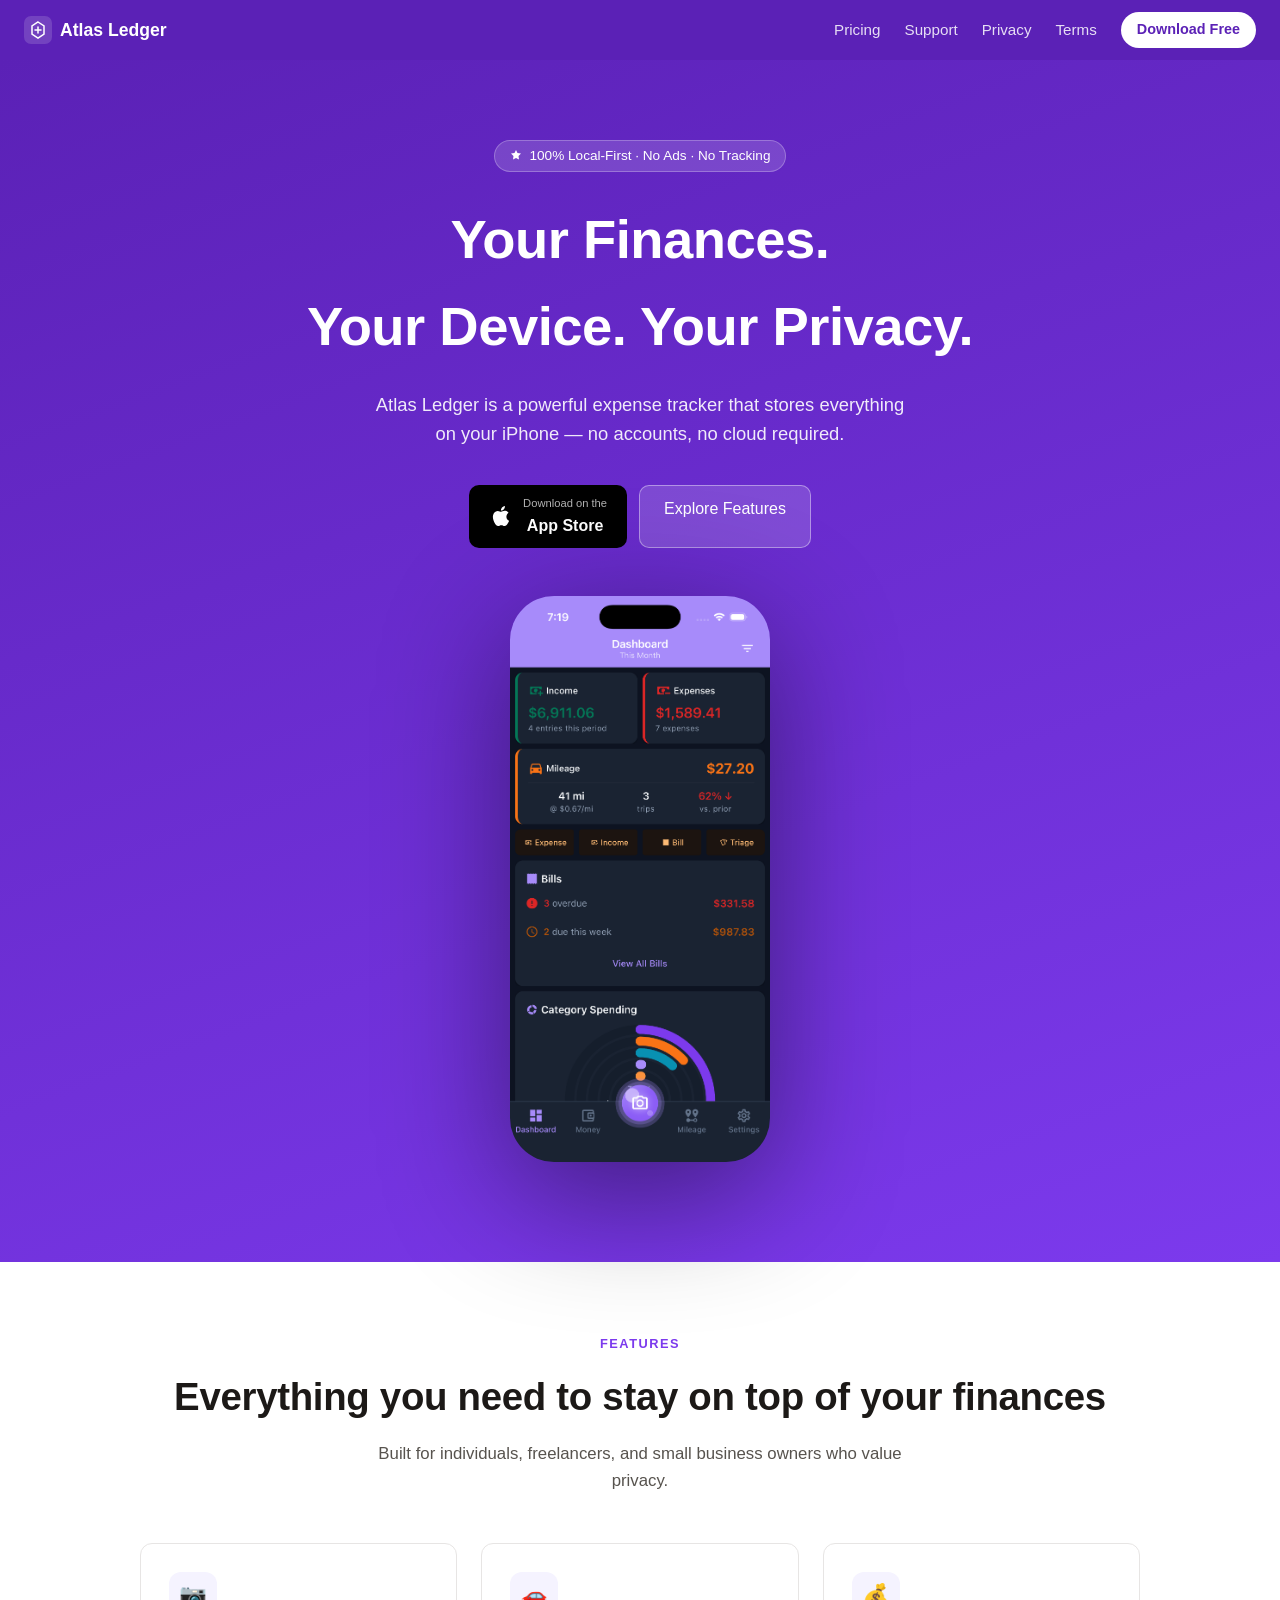
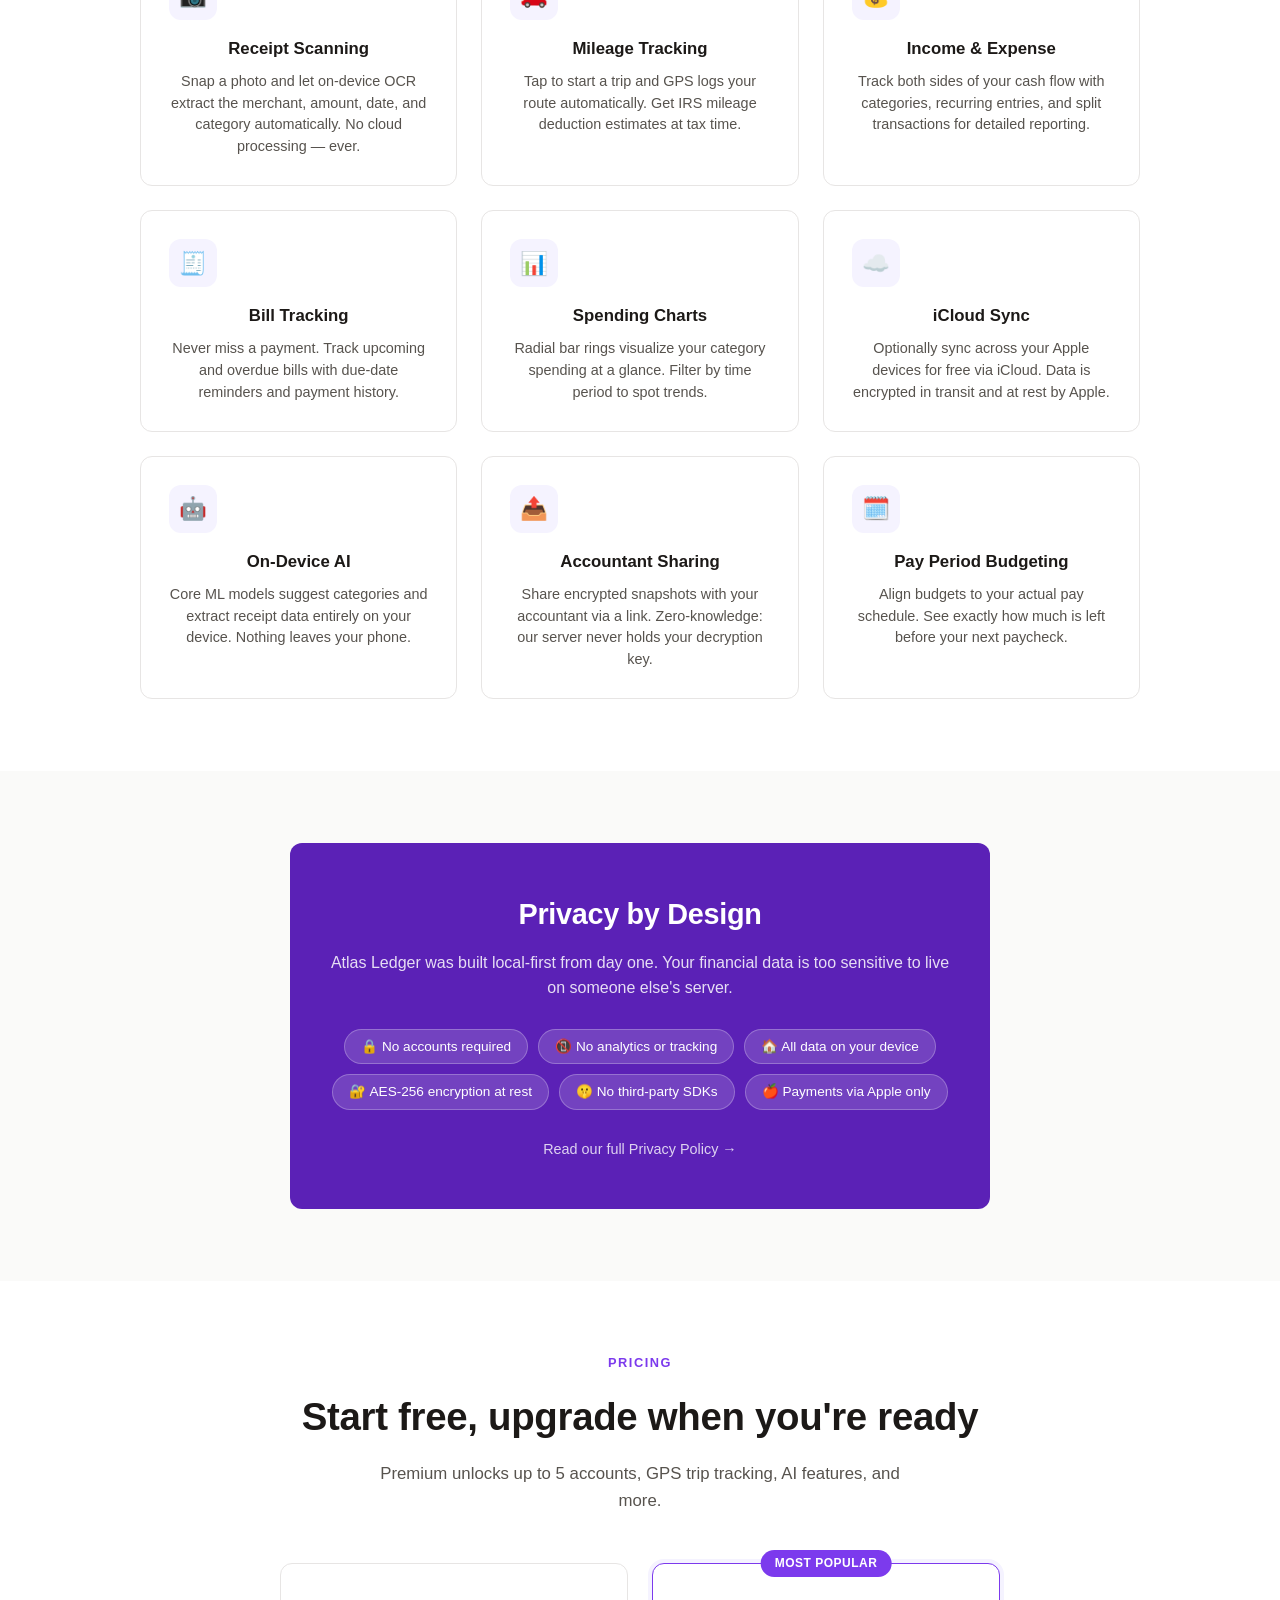
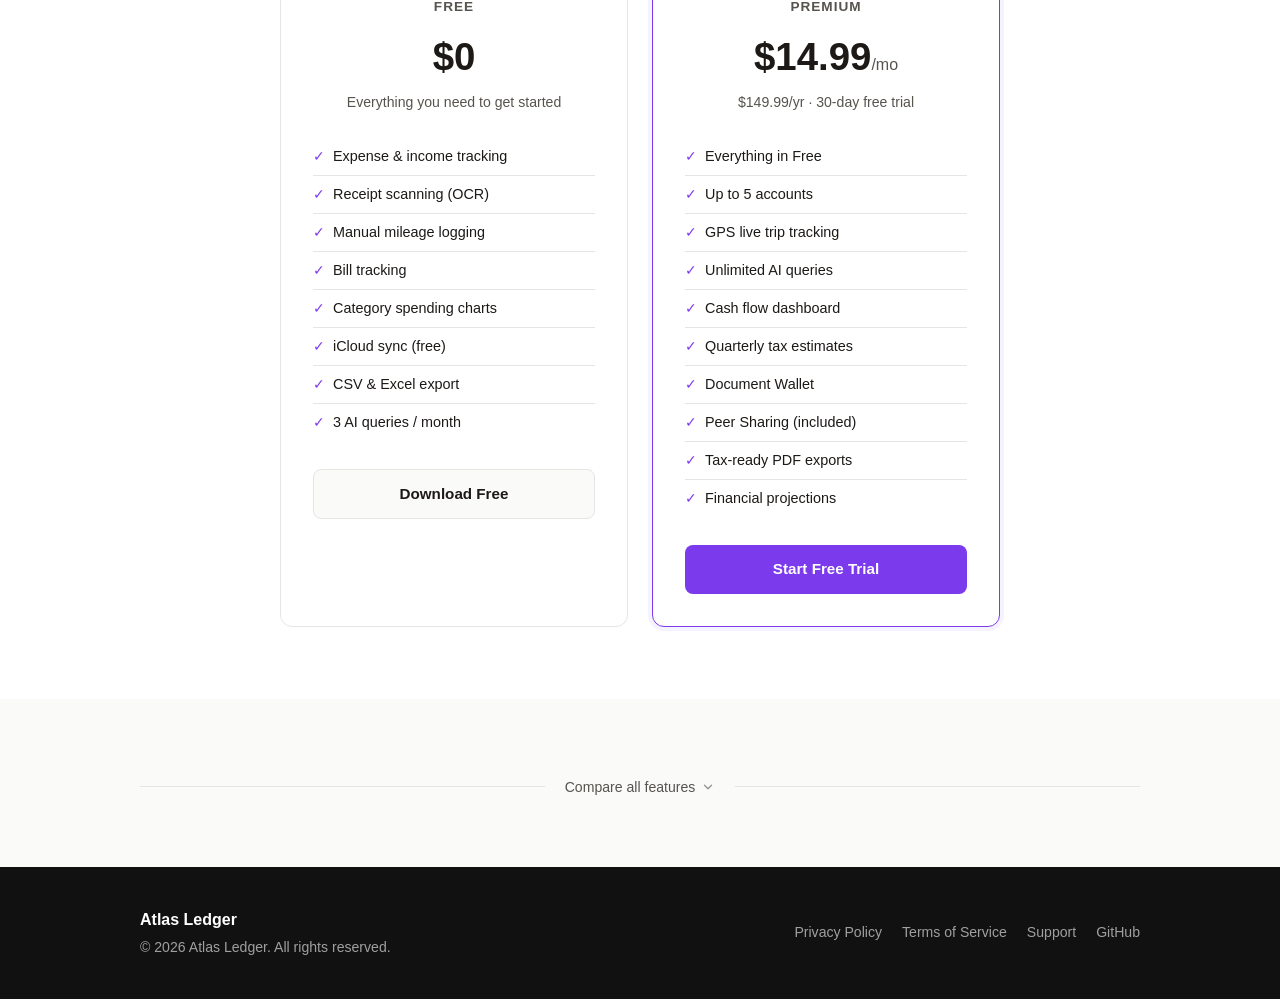
==== commit 31230636: "fix: sync feature matrix with app and add sticky comparison header - Peer Sharing: Free=— Premium=✓ " ====
--- a/index.html
+++ b/index.html
@@ -165,7 +165,7 @@
           <li><span class="check">✓</span> Cash flow dashboard</li>
           <li><span class="check">✓</span> Quarterly tax estimates</li>
           <li><span class="check">✓</span> Document Wallet</li>
-          <li><span class="check">✓</span> Peer Sharing (add-on)</li>
+          <li><span class="check">✓</span> Peer Sharing (included)</li>
           <li><span class="check">✓</span> Tax-ready PDF exports</li>
           <li><span class="check">✓</span> Financial projections</li>
         </ul>
@@ -174,6 +174,15 @@
     </div>
   </div>
 </section>
+
+<!-- Sticky comparison header — shown when the table header scrolls past the nav -->
+<div id="stickyCompareHeader" aria-hidden="true" style="display:none;position:fixed;top:60px;left:0;right:0;z-index:90;background:var(--surface);border-bottom:2px solid var(--border);box-shadow:0 2px 8px rgba(0,0,0,.08)">
+  <div style="max-width:900px;margin:0 auto;display:flex;padding:0 24px">
+    <div style="flex:1;padding:12px 16px;font-size:.78rem;font-weight:700;text-transform:uppercase;letter-spacing:.8px;color:var(--text-muted)">Feature</div>
+    <div style="min-width:110px;text-align:center;padding:12px 16px;font-size:.78rem;font-weight:700;text-transform:uppercase;letter-spacing:.8px;color:var(--text-muted)">Free</div>
+    <div style="min-width:110px;text-align:center;padding:12px 16px;font-size:.78rem;font-weight:700;text-transform:uppercase;letter-spacing:.8px;color:var(--green)">⭐ Premium</div>
+  </div>
+</div>
 
 <!-- COMPARE -->
 <section class="section section-alt section-center" id="compare">
@@ -209,18 +218,19 @@
           <tr><td>Number of accounts</td><td><span class="ct-partial">1 account</span></td><td><span class="ct-partial">Up to 5</span></td></tr>
 
           <!-- MILEAGE -->
-          <tr class="group-header"><td colspan="3">Mileage</td></tr>
+          <tr class="group-header"><td colspan="3">Mileage &amp; Trips</td></tr>
           <tr><td>Manual mileage entry</td><td><span class="ct-yes">✓</span></td><td><span class="ct-yes">✓</span></td></tr>
           <tr><td>IRS deduction estimates</td><td><span class="ct-no">—</span></td><td><span class="ct-yes">✓</span></td></tr>
           <tr><td>GPS live trip tracking</td><td><span class="ct-no">—</span></td><td><span class="ct-yes">✓</span></td></tr>
           <tr><td>Voice-activated trip start/stop</td><td><span class="ct-no">—</span></td><td><span class="ct-yes">✓</span></td></tr>
+          <tr><td>Trip voice readouts &amp; audio cues</td><td><span class="ct-no">—</span></td><td><span class="ct-yes">✓</span></td></tr>
 
           <!-- AI & INTELLIGENCE -->
           <tr class="group-header"><td colspan="3">AI &amp; Intelligence</td></tr>
-          <tr><td>Category suggestions (on-device ML)</td><td><span class="ct-yes">✓</span></td><td><span class="ct-yes">✓</span></td></tr>
           <tr><td>Natural language queries</td><td><span class="ct-partial">3 / month</span></td><td><span class="ct-partial">Unlimited</span></td></tr>
           <tr><td>AI receipt field extraction</td><td><span class="ct-no">—</span></td><td><span class="ct-yes">✓</span></td></tr>
-          <tr><td>Voice command expense entry</td><td><span class="ct-no">—</span></td><td><span class="ct-yes">✓</span></td></tr>
+          <tr><td>Auto-categorization (AI)</td><td><span class="ct-no">—</span></td><td><span class="ct-yes">✓</span></td></tr>
+          <tr><td>Voice commands</td><td><span class="ct-no">—</span></td><td><span class="ct-yes">✓</span></td></tr>
           <tr><td>Merchant insights</td><td><span class="ct-no">—</span></td><td><span class="ct-yes">✓</span></td></tr>
 
           <!-- REPORTS & EXPORT -->
@@ -251,7 +261,7 @@
           <tr class="group-header"><td colspan="3">Sync &amp; Sharing</td></tr>
           <tr><td>iCloud sync across devices</td><td><span class="ct-yes">✓</span></td><td><span class="ct-yes">✓</span></td></tr>
           <tr><td>Encrypted accountant sharing</td><td><span class="ct-no">—</span></td><td><span class="ct-yes">✓</span></td></tr>
-          <tr><td>Peer Sharing (Viewer / Editor roles)</td><td><span class="ct-partial">Add-on $4.99/mo</span></td><td><span class="ct-partial">Add-on $4.99/mo</span></td></tr>
+          <tr><td>Peer Sharing (Viewer / Editor roles)</td><td><span class="ct-no">—</span></td><td><span class="ct-yes">✓</span></td></tr>
 
           <!-- PRIVACY -->
           <tr class="group-header"><td colspan="3">Privacy &amp; Security</td></tr>
@@ -275,17 +285,39 @@
 </section>
 
 <script>
+  var compareObserver = null;
+
   function toggleCompare() {
     var el = document.getElementById('compareTable');
     var btn = document.getElementById('compareToggle');
     var label = document.getElementById('compareToggleLabel');
     var chevron = document.getElementById('compareChevron');
+    var sticky = document.getElementById('stickyCompareHeader');
     var open = el.style.display === 'none';
     el.style.display = open ? 'block' : 'none';
     btn.setAttribute('aria-expanded', open);
     label.textContent = open ? 'Hide feature comparison' : 'Compare all features';
     chevron.style.transform = open ? 'rotate(180deg)' : 'rotate(0deg)';
-    if (open) { document.getElementById('compare').scrollIntoView({ behavior: 'smooth', block: 'start' }); }
+
+    if (open) {
+      document.getElementById('compare').scrollIntoView({ behavior: 'smooth', block: 'start' });
+      // Wire sticky header via IntersectionObserver
+      if ('IntersectionObserver' in window && sticky) {
+        var thead = document.querySelector('.compare-table thead');
+        if (thead) {
+          if (compareObserver) compareObserver.disconnect();
+          compareObserver = new IntersectionObserver(function(entries) {
+            sticky.style.display = entries[0].isIntersecting ? 'none' : 'flex';
+            sticky.style.flexDirection = 'column';
+          }, { rootMargin: '-62px 0px 0px 0px', threshold: 0 });
+          compareObserver.observe(thead);
+        }
+      }
+    } else {
+      // Table hidden — also hide sticky and disconnect observer
+      if (sticky) sticky.style.display = 'none';
+      if (compareObserver) { compareObserver.disconnect(); compareObserver = null; }
+    }
   }
 </script>
 
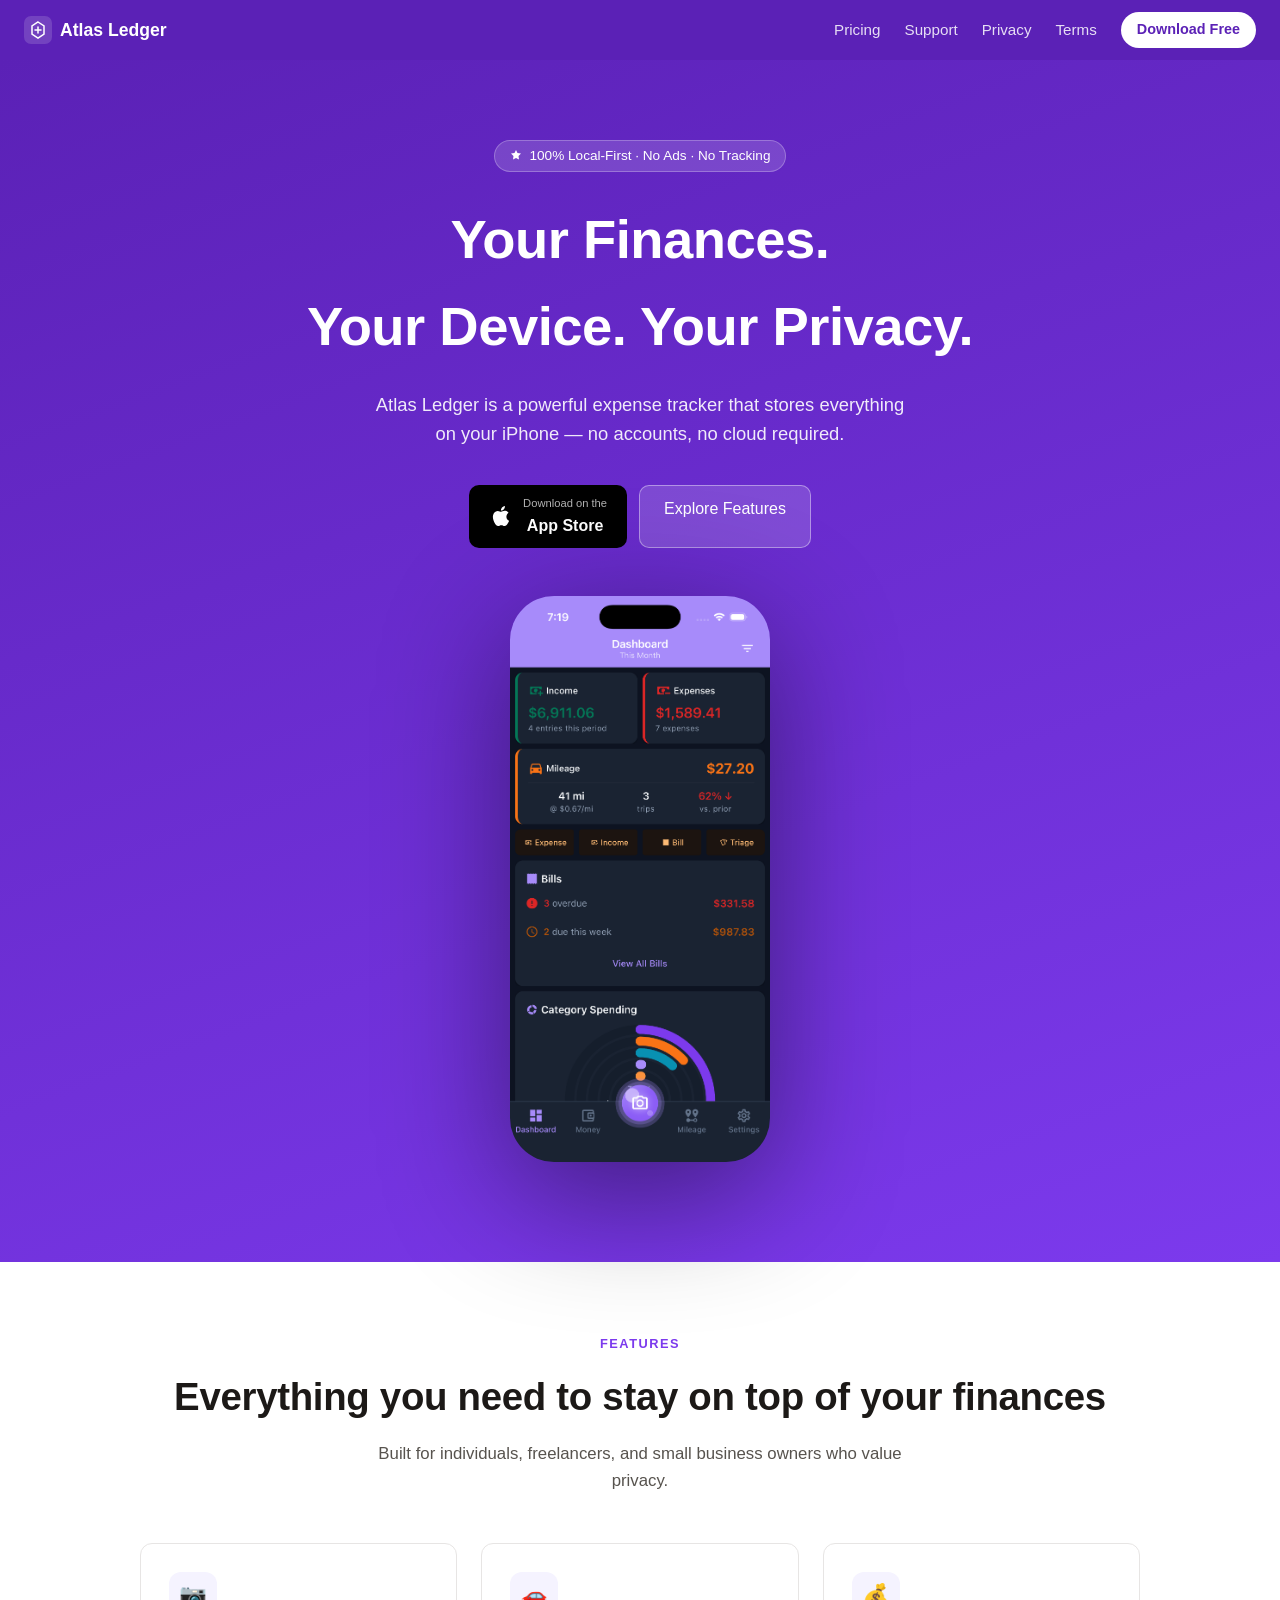
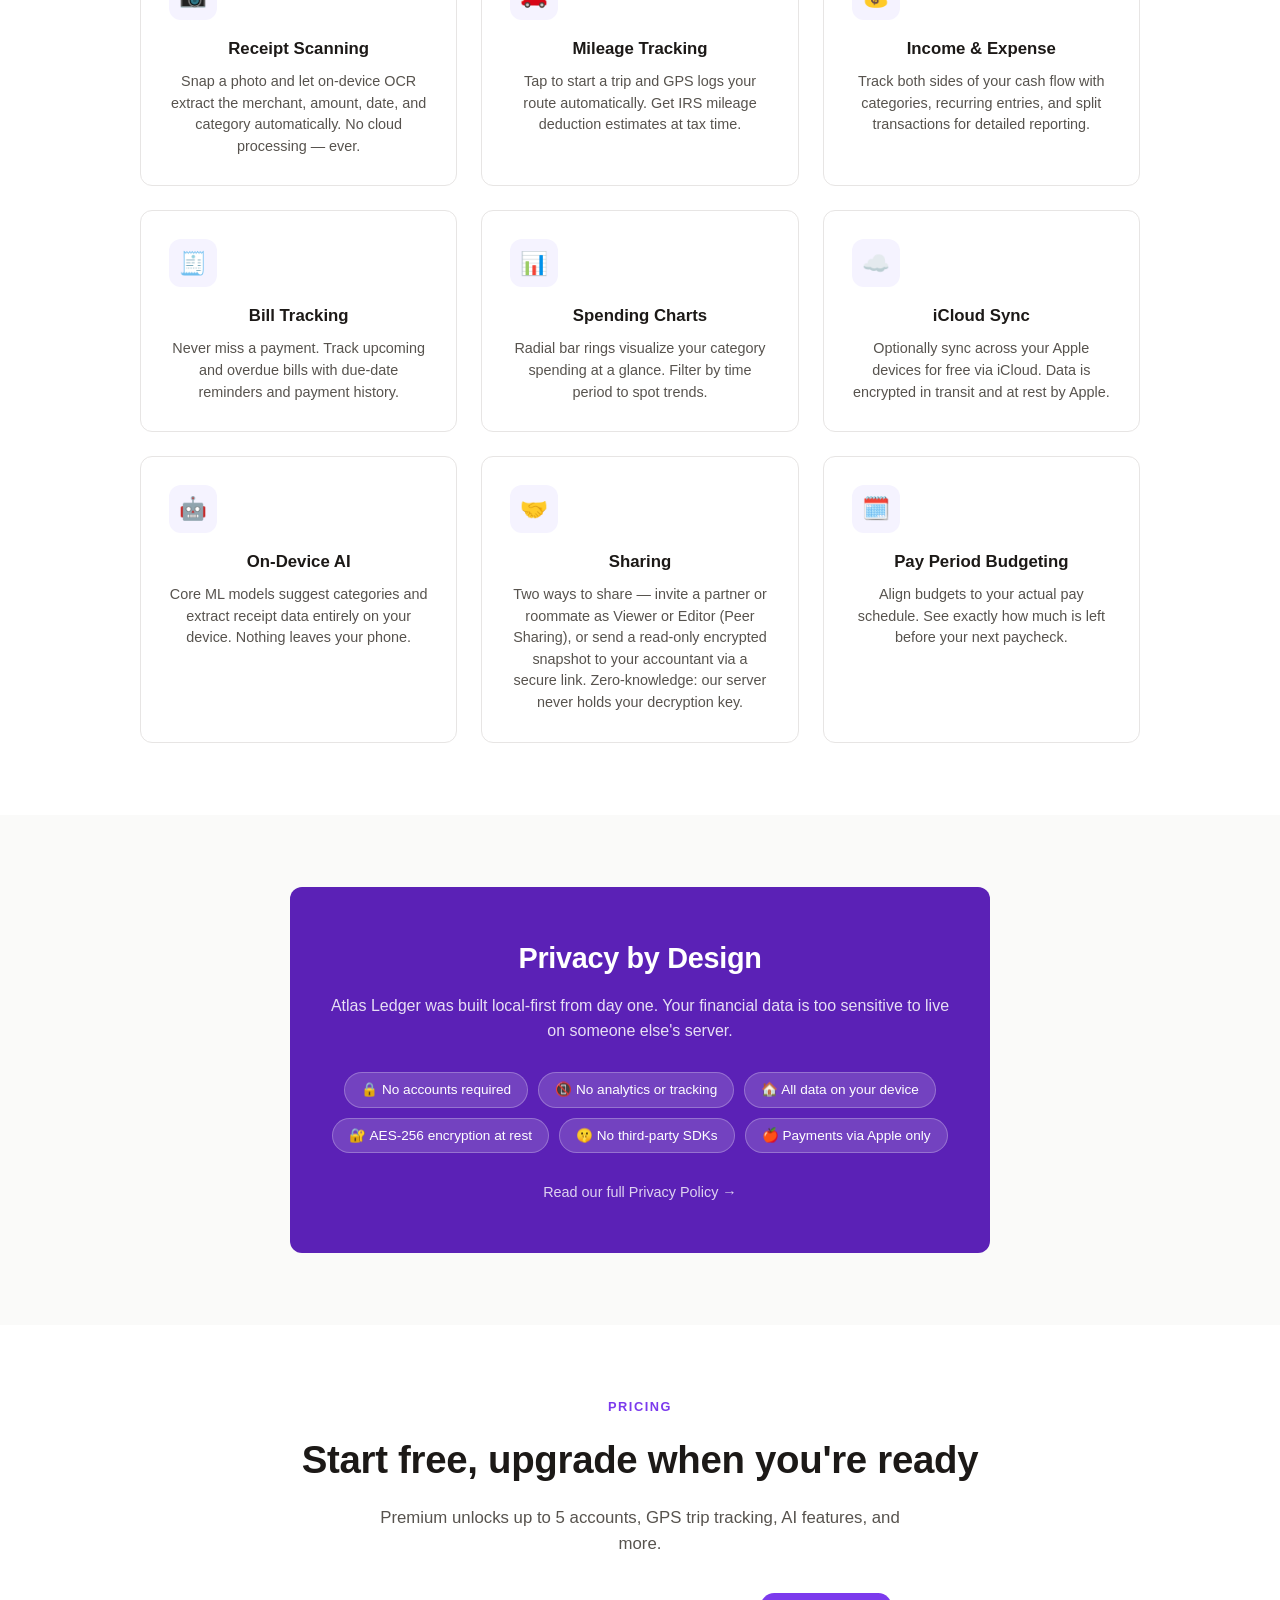
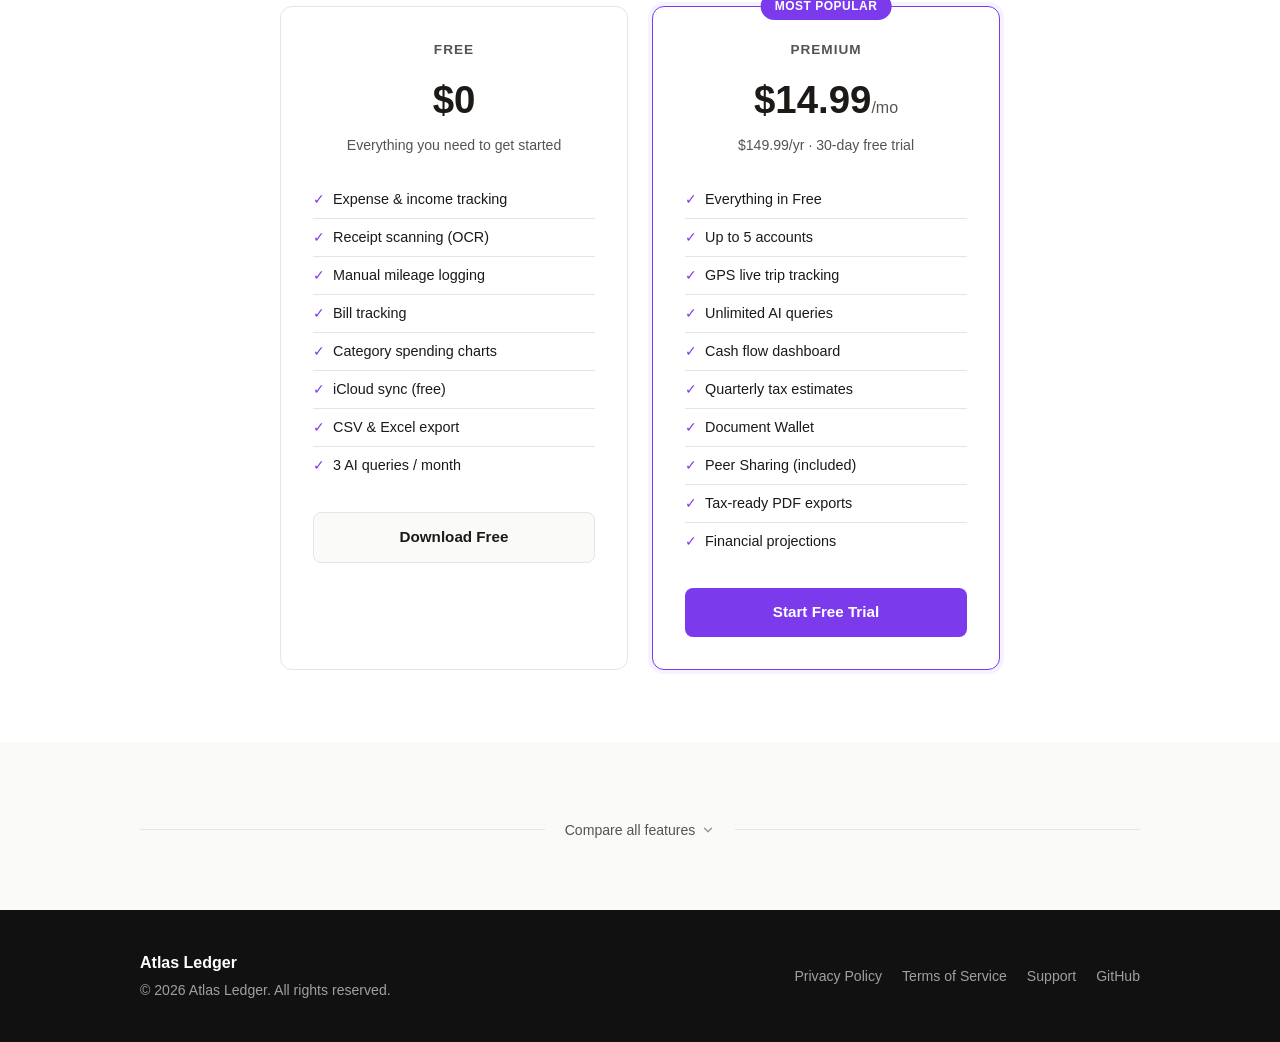
==== commit 986cec78: "fix: expand Sharing card to cover both sharing types, fix sticky header alignment - Feature card: "A" ====
--- a/index.html
+++ b/index.html
@@ -96,9 +96,9 @@
         <p>Core ML models suggest categories and extract receipt data entirely on your device. Nothing leaves your phone.</p>
       </div>
       <div class="feature-card">
-        <div class="feature-icon">📤</div>
-        <h3>Accountant Sharing</h3>
-        <p>Share encrypted snapshots with your accountant via a link. Zero-knowledge: our server never holds your decryption key.</p>
+        <div class="feature-icon">🤝</div>
+        <h3>Sharing</h3>
+        <p>Two ways to share — invite a partner or roommate as Viewer or Editor (Peer Sharing), or send a read-only encrypted snapshot to your accountant via a secure link. Zero-knowledge: our server never holds your decryption key.</p>
       </div>
       <div class="feature-card">
         <div class="feature-icon">🗓️</div>
@@ -176,11 +176,20 @@
 </section>
 
 <!-- Sticky comparison header — shown when the table header scrolls past the nav -->
-<div id="stickyCompareHeader" aria-hidden="true" style="display:none;position:fixed;top:60px;left:0;right:0;z-index:90;background:var(--surface);border-bottom:2px solid var(--border);box-shadow:0 2px 8px rgba(0,0,0,.08)">
-  <div style="max-width:900px;margin:0 auto;display:flex;padding:0 24px">
-    <div style="flex:1;padding:12px 16px;font-size:.78rem;font-weight:700;text-transform:uppercase;letter-spacing:.8px;color:var(--text-muted)">Feature</div>
-    <div style="min-width:110px;text-align:center;padding:12px 16px;font-size:.78rem;font-weight:700;text-transform:uppercase;letter-spacing:.8px;color:var(--text-muted)">Free</div>
-    <div style="min-width:110px;text-align:center;padding:12px 16px;font-size:.78rem;font-weight:700;text-transform:uppercase;letter-spacing:.8px;color:var(--green)">⭐ Premium</div>
+<div id="stickyCompareHeader" aria-hidden="true" style="display:none;position:fixed;top:60px;left:0;right:0;z-index:90;background:var(--surface);border-bottom:2px solid var(--border);box-shadow:0 2px 8px rgba(0,0,0,.08);overflow:hidden">
+  <div style="max-width:900px;margin:0 auto;padding:0 24px">
+    <table style="width:100%;border-collapse:collapse;font-size:.78rem;font-weight:700;text-transform:uppercase;letter-spacing:.8px;table-layout:fixed">
+      <colgroup id="stickyColgroup">
+        <col id="stickyCol0"><col id="stickyCol1"><col id="stickyCol2">
+      </colgroup>
+      <thead>
+        <tr>
+          <th style="padding:12px 16px;text-align:left;color:var(--text-muted);font-weight:700">Feature</th>
+          <th style="padding:12px 16px;text-align:center;color:var(--text-muted);font-weight:700">Free</th>
+          <th style="padding:12px 16px;text-align:center;color:var(--green);font-weight:700">⭐ Premium</th>
+        </tr>
+      </thead>
+    </table>
   </div>
 </div>
 
@@ -287,6 +296,18 @@
 <script>
   var compareObserver = null;
 
+  function syncStickyWidths() {
+    var ths = document.querySelectorAll('.compare-table thead th');
+    var cols = [
+      document.getElementById('stickyCol0'),
+      document.getElementById('stickyCol1'),
+      document.getElementById('stickyCol2')
+    ];
+    ths.forEach(function(th, i) {
+      if (cols[i]) cols[i].style.width = th.offsetWidth + 'px';
+    });
+  }
+
   function toggleCompare() {
     var el = document.getElementById('compareTable');
     var btn = document.getElementById('compareToggle');
@@ -301,22 +322,25 @@
 
     if (open) {
       document.getElementById('compare').scrollIntoView({ behavior: 'smooth', block: 'start' });
+      // Sync column widths after layout settles, then on resize
+      setTimeout(syncStickyWidths, 60);
+      window.addEventListener('resize', syncStickyWidths);
+
       // Wire sticky header via IntersectionObserver
       if ('IntersectionObserver' in window && sticky) {
         var thead = document.querySelector('.compare-table thead');
         if (thead) {
           if (compareObserver) compareObserver.disconnect();
           compareObserver = new IntersectionObserver(function(entries) {
-            sticky.style.display = entries[0].isIntersecting ? 'none' : 'flex';
-            sticky.style.flexDirection = 'column';
+            sticky.style.display = entries[0].isIntersecting ? 'none' : 'block';
           }, { rootMargin: '-62px 0px 0px 0px', threshold: 0 });
           compareObserver.observe(thead);
         }
       }
     } else {
-      // Table hidden — also hide sticky and disconnect observer
       if (sticky) sticky.style.display = 'none';
       if (compareObserver) { compareObserver.disconnect(); compareObserver = null; }
+      window.removeEventListener('resize', syncStickyWidths);
     }
   }
 </script>
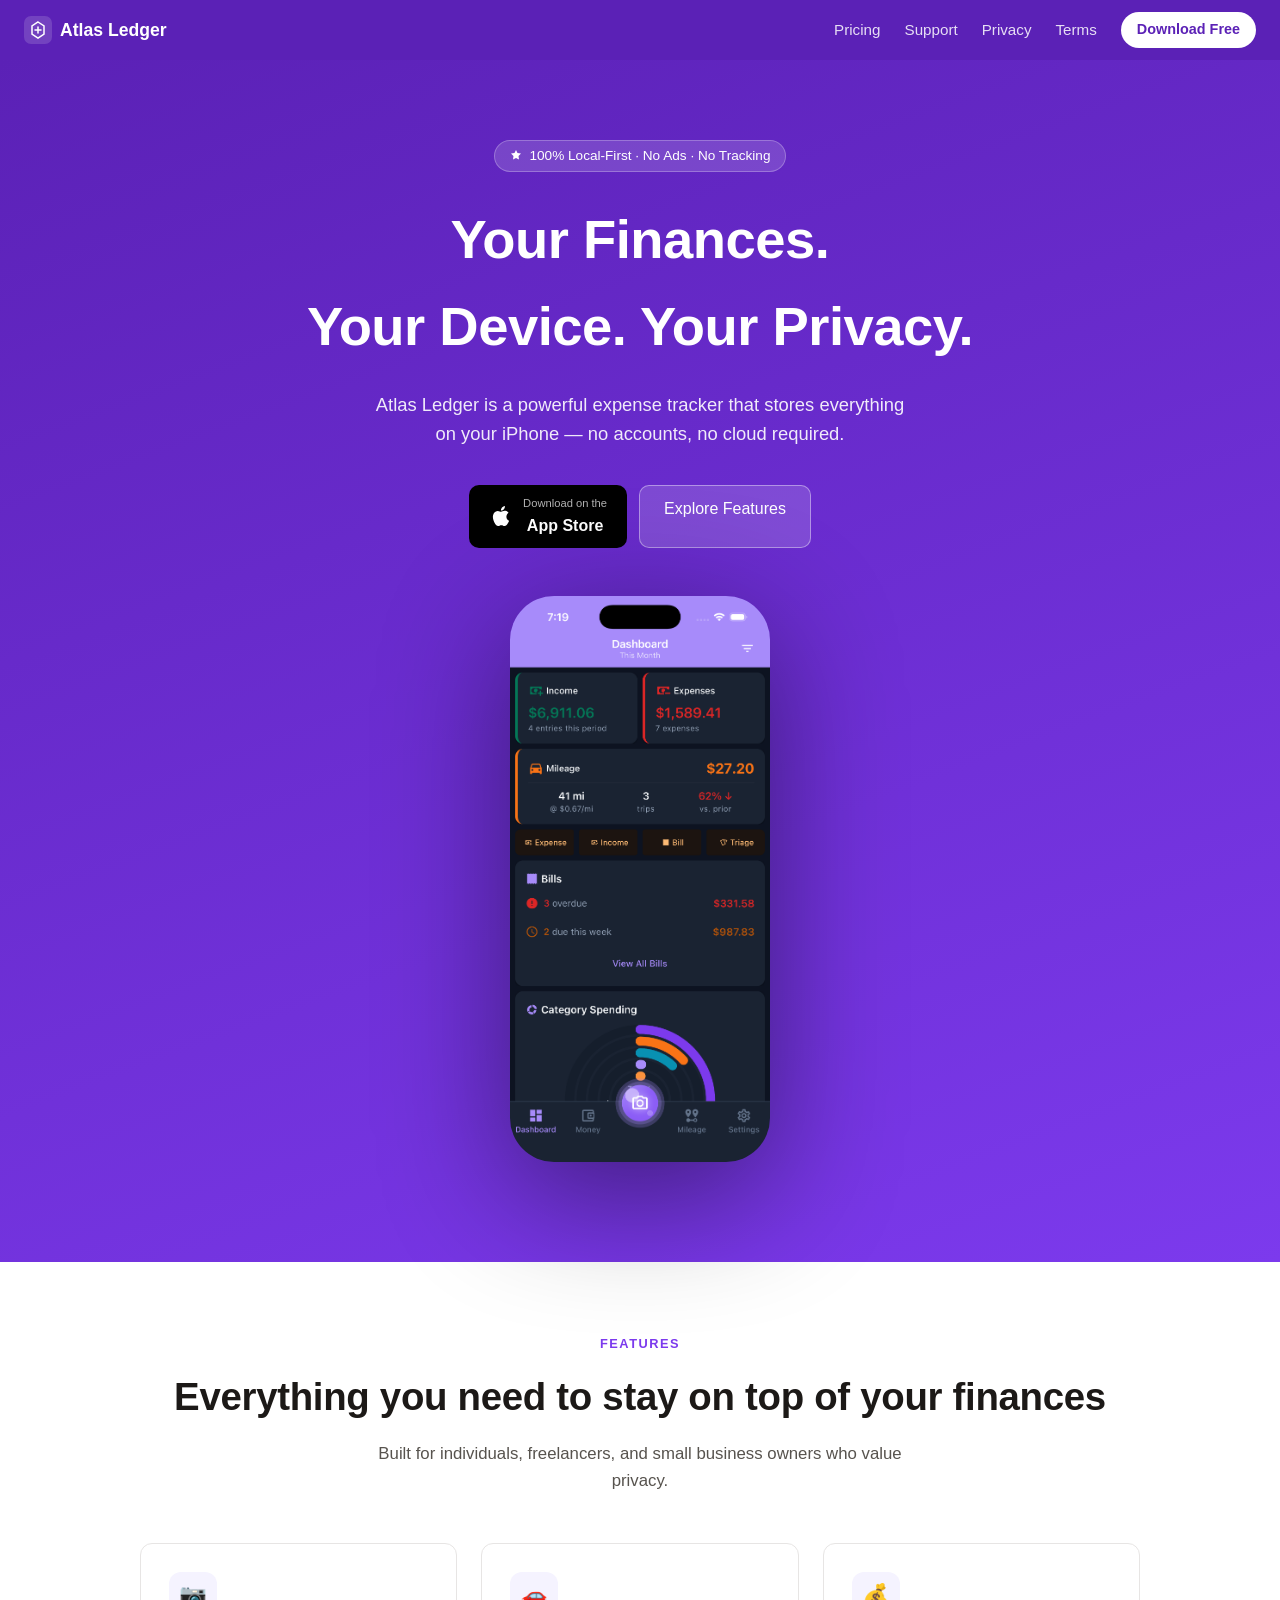
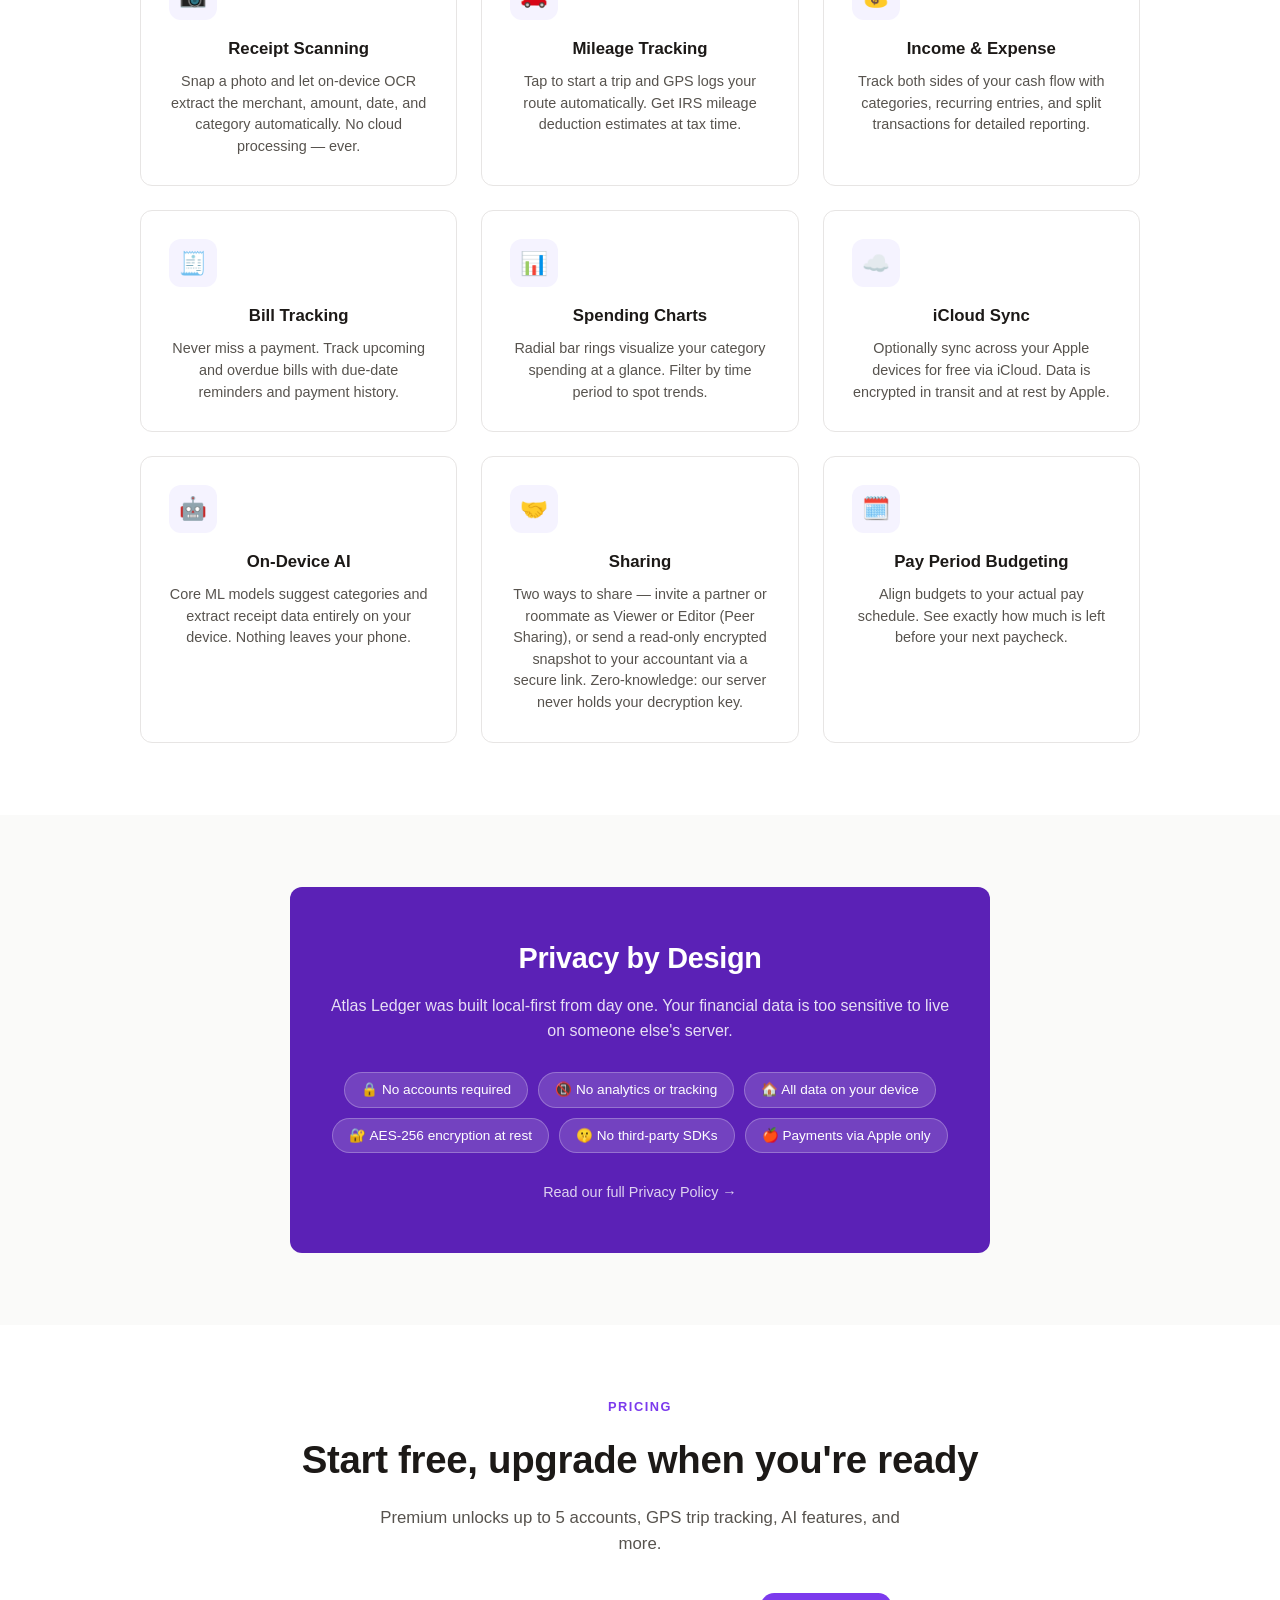
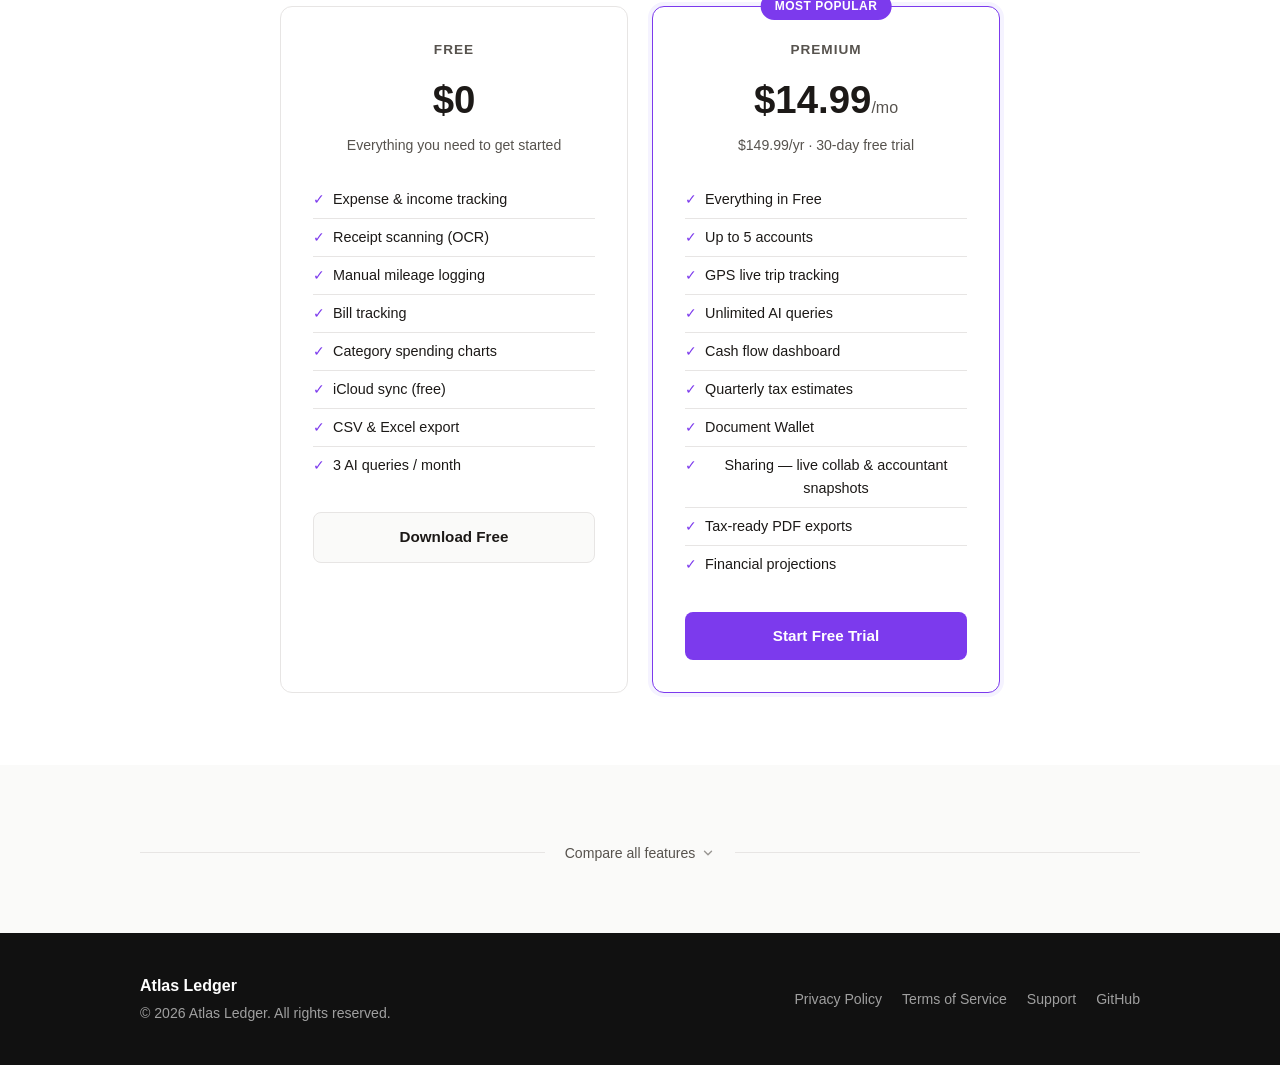
==== commit 62bdce3a: "fix: consolidate accountant sharing and peer sharing into one row Both are the same underlying featu" ====
--- a/index.html
+++ b/index.html
@@ -165,7 +165,7 @@
           <li><span class="check">✓</span> Cash flow dashboard</li>
           <li><span class="check">✓</span> Quarterly tax estimates</li>
           <li><span class="check">✓</span> Document Wallet</li>
-          <li><span class="check">✓</span> Peer Sharing (included)</li>
+          <li><span class="check">✓</span> Sharing — live collab &amp; accountant snapshots</li>
           <li><span class="check">✓</span> Tax-ready PDF exports</li>
           <li><span class="check">✓</span> Financial projections</li>
         </ul>
@@ -175,22 +175,11 @@
   </div>
 </section>
 
-<!-- Sticky comparison header — shown when the table header scrolls past the nav -->
-<div id="stickyCompareHeader" aria-hidden="true" style="display:none;position:fixed;top:60px;left:0;right:0;z-index:90;background:var(--surface);border-bottom:2px solid var(--border);box-shadow:0 2px 8px rgba(0,0,0,.08);overflow:hidden">
-  <div style="max-width:900px;margin:0 auto;padding:0 24px">
-    <table style="width:100%;border-collapse:collapse;font-size:.78rem;font-weight:700;text-transform:uppercase;letter-spacing:.8px;table-layout:fixed">
-      <colgroup id="stickyColgroup">
-        <col id="stickyCol0"><col id="stickyCol1"><col id="stickyCol2">
-      </colgroup>
-      <thead>
-        <tr>
-          <th style="padding:12px 16px;text-align:left;color:var(--text-muted);font-weight:700">Feature</th>
-          <th style="padding:12px 16px;text-align:center;color:var(--text-muted);font-weight:700">Free</th>
-          <th style="padding:12px 16px;text-align:center;color:var(--green);font-weight:700">⭐ Premium</th>
-        </tr>
-      </thead>
-    </table>
-  </div>
+<!-- Sticky comparison header — labels absolutely positioned to match real th rects -->
+<div id="stickyCompareHeader" aria-hidden="true" style="display:none;position:fixed;top:60px;left:0;right:0;height:42px;z-index:90;background:var(--surface);border-bottom:2px solid var(--border);box-shadow:0 2px 8px rgba(0,0,0,.08)">
+  <span id="stickyLabel0" style="position:absolute;top:0;bottom:0;display:flex;align-items:center;font-size:.78rem;font-weight:700;text-transform:uppercase;letter-spacing:.8px;color:var(--text-muted);padding:0 16px">Feature</span>
+  <span id="stickyLabel1" style="position:absolute;top:0;bottom:0;display:flex;align-items:center;justify-content:center;font-size:.78rem;font-weight:700;text-transform:uppercase;letter-spacing:.8px;color:var(--text-muted)">Free</span>
+  <span id="stickyLabel2" style="position:absolute;top:0;bottom:0;display:flex;align-items:center;justify-content:center;font-size:.78rem;font-weight:700;text-transform:uppercase;letter-spacing:.8px;color:var(--green)">⭐ Premium</span>
 </div>
 
 <!-- COMPARE -->
@@ -269,8 +258,7 @@
           <!-- SYNC & SHARING -->
           <tr class="group-header"><td colspan="3">Sync &amp; Sharing</td></tr>
           <tr><td>iCloud sync across devices</td><td><span class="ct-yes">✓</span></td><td><span class="ct-yes">✓</span></td></tr>
-          <tr><td>Encrypted accountant sharing</td><td><span class="ct-no">—</span></td><td><span class="ct-yes">✓</span></td></tr>
-          <tr><td>Peer Sharing (Viewer / Editor roles)</td><td><span class="ct-no">—</span></td><td><span class="ct-yes">✓</span></td></tr>
+          <tr><td>Sharing — live collaboration or accountant snapshot (zero-knowledge encrypted)</td><td><span class="ct-partial">Add-on $4.99/mo</span></td><td><span class="ct-yes">✓</span></td></tr>
 
           <!-- PRIVACY -->
           <tr class="group-header"><td colspan="3">Privacy &amp; Security</td></tr>
@@ -278,11 +266,16 @@
           <tr><td>AES-256 encryption at rest</td><td><span class="ct-yes">✓</span></td><td><span class="ct-yes">✓</span></td></tr>
           <tr><td>Face ID / Touch ID app lock</td><td><span class="ct-yes">✓</span></td><td><span class="ct-yes">✓</span></td></tr>
           <tr><td>No analytics or tracking SDKs</td><td><span class="ct-yes">✓</span></td><td><span class="ct-yes">✓</span></td></tr>
-          <tr><td>Zero-knowledge accountant sharing</td><td><span class="ct-no">—</span></td><td><span class="ct-yes">✓</span></td></tr>
+
         </tbody>
         <tfoot>
           <tr>
-            <td colspan="3" style="text-align:center;padding:24px 16px">
+            <td colspan="3" style="text-align:center;padding:8px 16px 4px;font-size:.8rem;color:var(--text-muted)">
+              † Sharing is included in Premium. Free users can add it separately for $4.99/mo.
+            </td>
+          </tr>
+          <tr>
+            <td colspan="3" style="text-align:center;padding:16px 16px 24px">
               <a href="#download" class="btn-plan btn-plan-primary" style="display:inline-block;width:auto;padding:12px 32px">Download on the App Store</a>
             </td>
           </tr>
@@ -297,14 +290,19 @@
   var compareObserver = null;
 
   function syncStickyWidths() {
+    // Position each sticky label to exactly overlay its real <th> using getBoundingClientRect.
+    // This is pixel-perfect regardless of container padding differences.
     var ths = document.querySelectorAll('.compare-table thead th');
-    var cols = [
-      document.getElementById('stickyCol0'),
-      document.getElementById('stickyCol1'),
-      document.getElementById('stickyCol2')
+    var labels = [
+      document.getElementById('stickyLabel0'),
+      document.getElementById('stickyLabel1'),
+      document.getElementById('stickyLabel2')
     ];
     ths.forEach(function(th, i) {
-      if (cols[i]) cols[i].style.width = th.offsetWidth + 'px';
+      if (!labels[i]) return;
+      var r = th.getBoundingClientRect();
+      labels[i].style.left = r.left + 'px';
+      labels[i].style.width = r.width + 'px';
     });
   }
 
@@ -322,7 +320,7 @@
 
     if (open) {
       document.getElementById('compare').scrollIntoView({ behavior: 'smooth', block: 'start' });
-      // Sync column widths after layout settles, then on resize
+      // Sync label positions after layout settles, then on resize
       setTimeout(syncStickyWidths, 60);
       window.addEventListener('resize', syncStickyWidths);
 
@@ -332,7 +330,10 @@
         if (thead) {
           if (compareObserver) compareObserver.disconnect();
           compareObserver = new IntersectionObserver(function(entries) {
-            sticky.style.display = entries[0].isIntersecting ? 'none' : 'block';
+            var show = !entries[0].isIntersecting;
+            sticky.style.display = show ? 'block' : 'none';
+            // Re-sync on every show in case the page was resized while hidden
+            if (show) syncStickyWidths();
           }, { rootMargin: '-62px 0px 0px 0px', threshold: 0 });
           compareObserver.observe(thead);
         }
